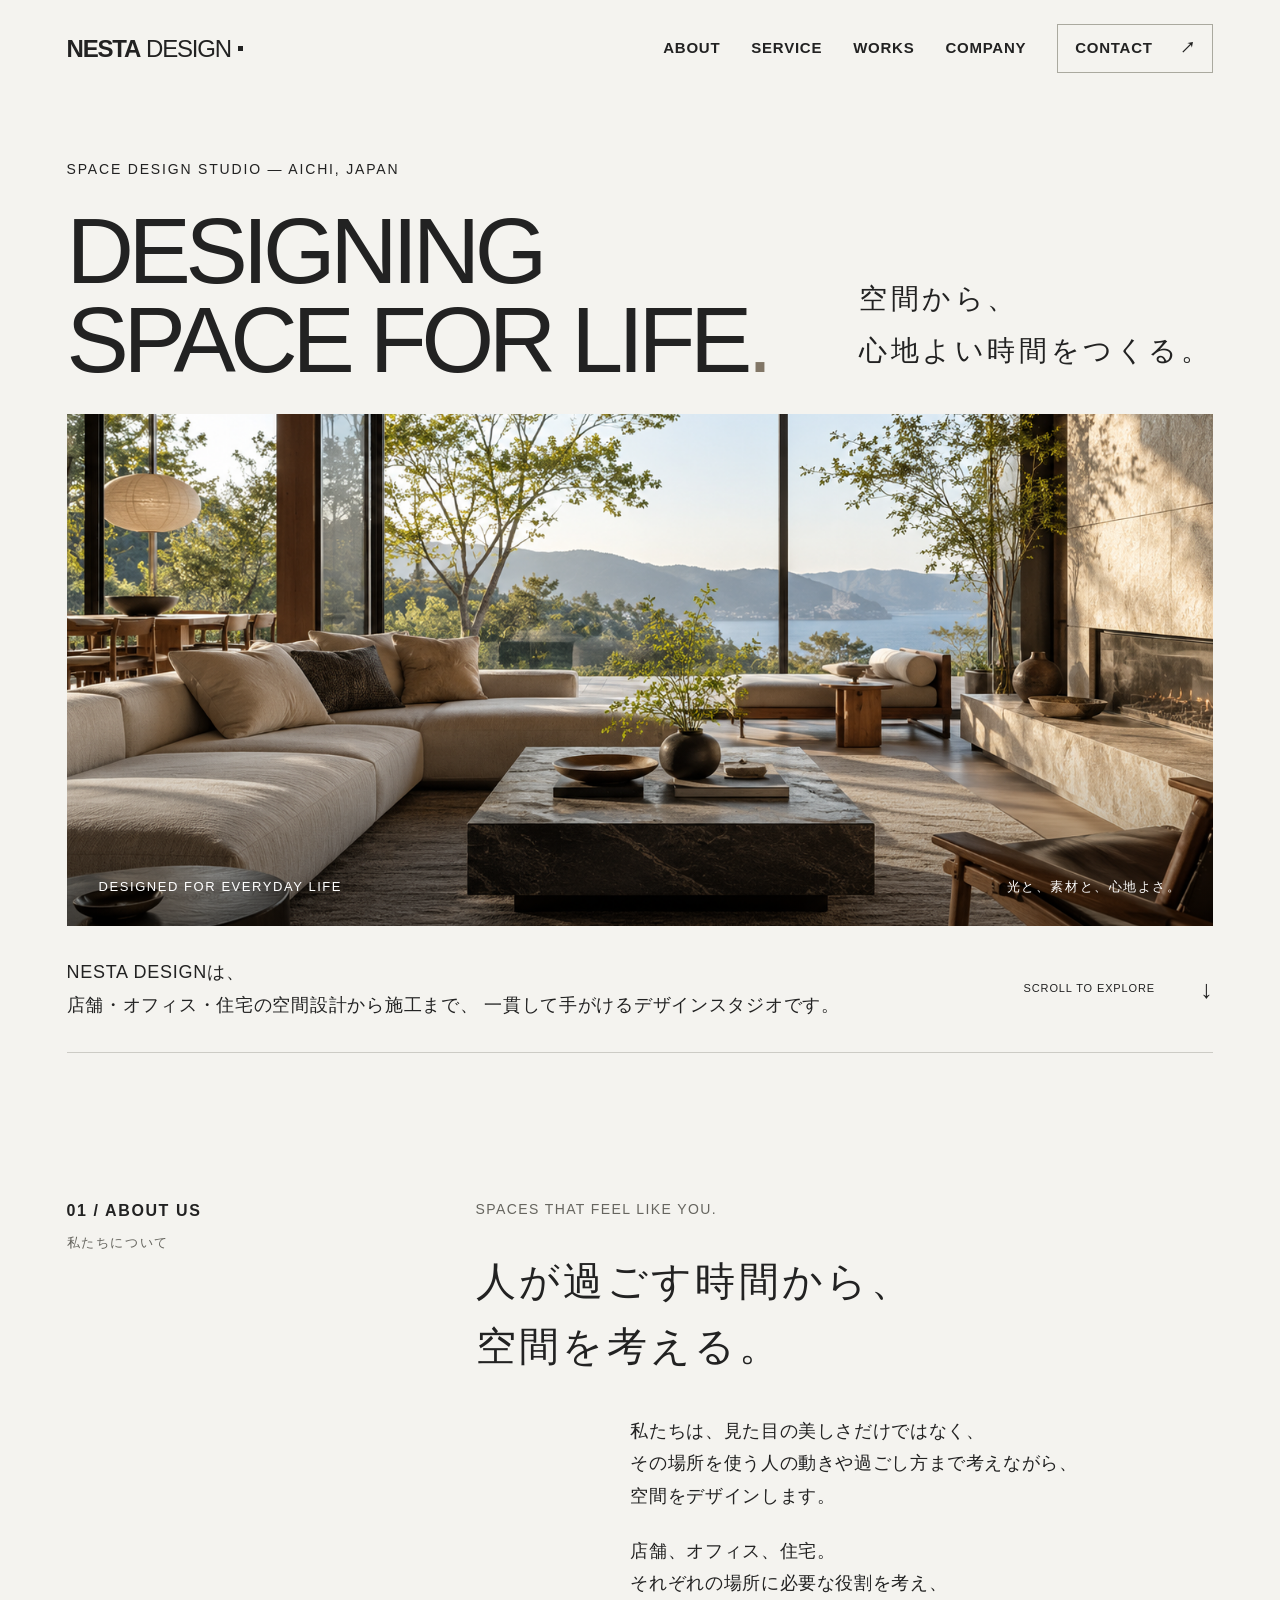
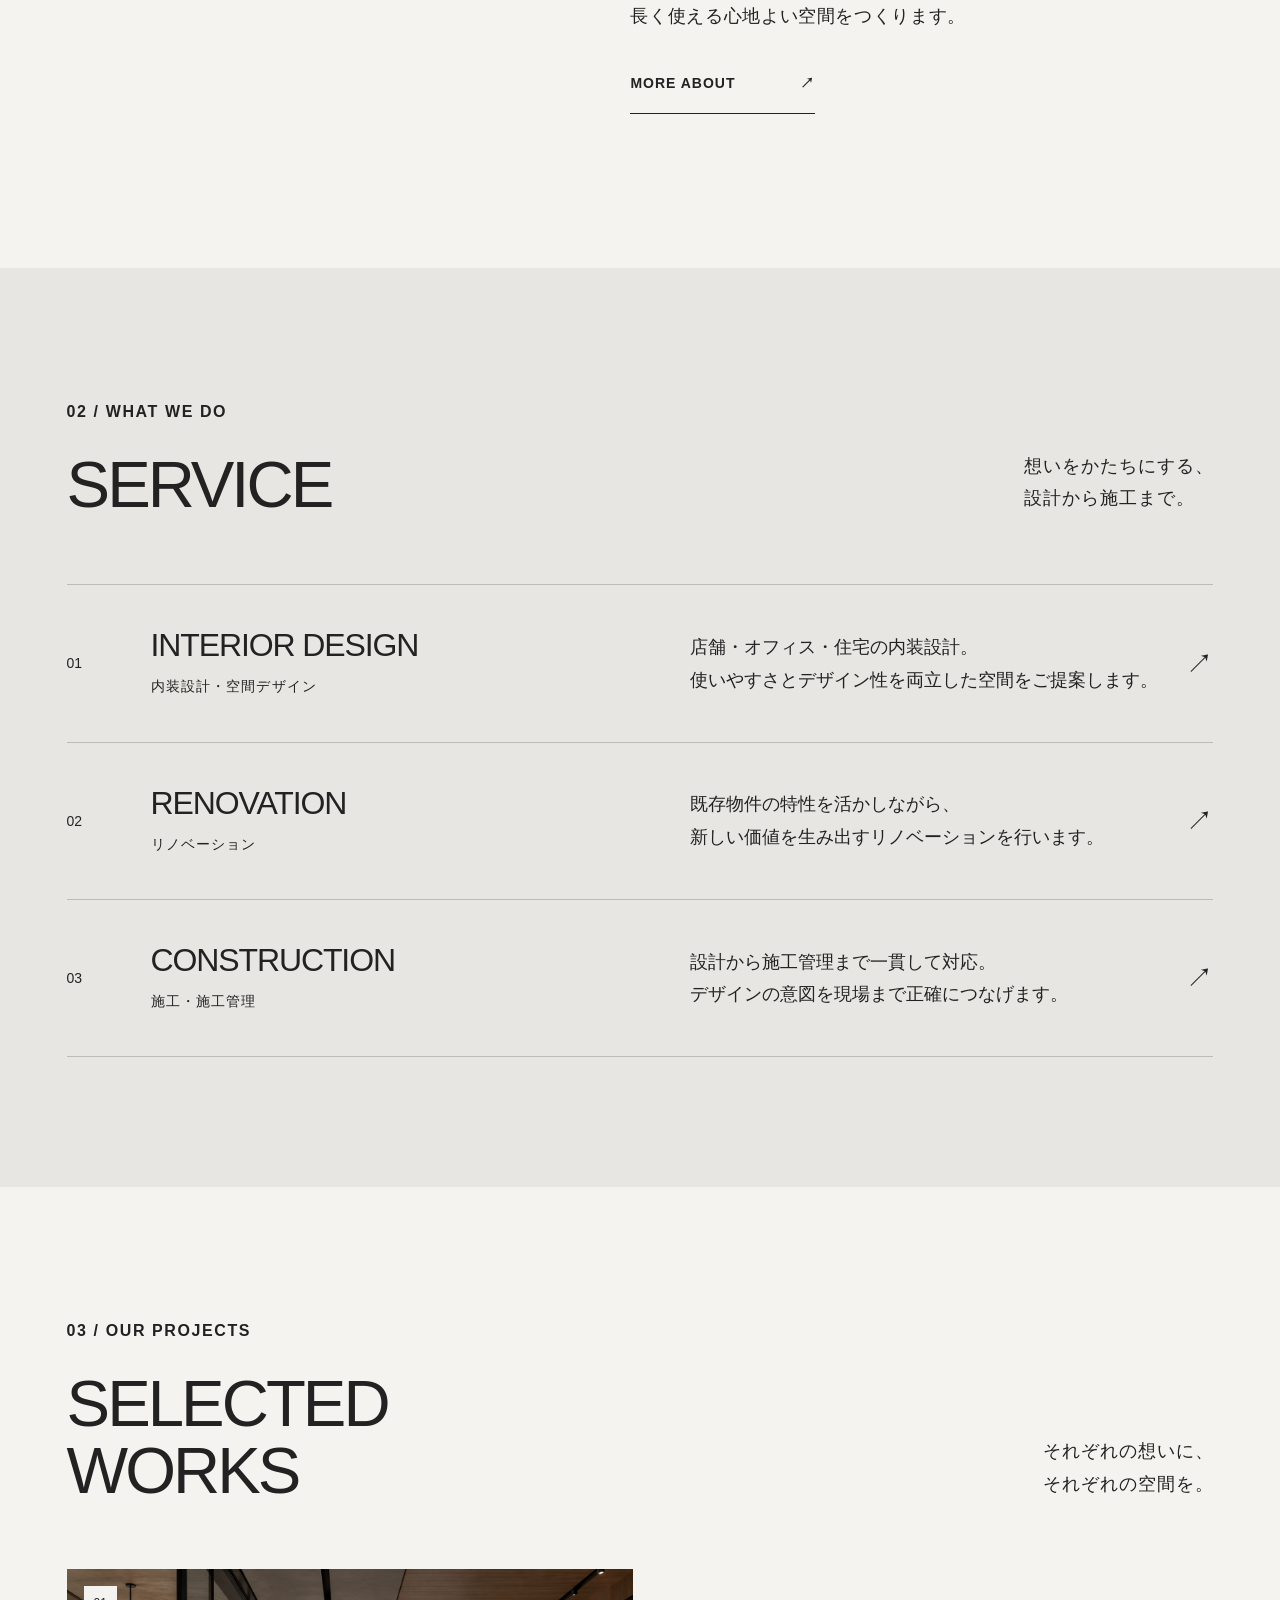
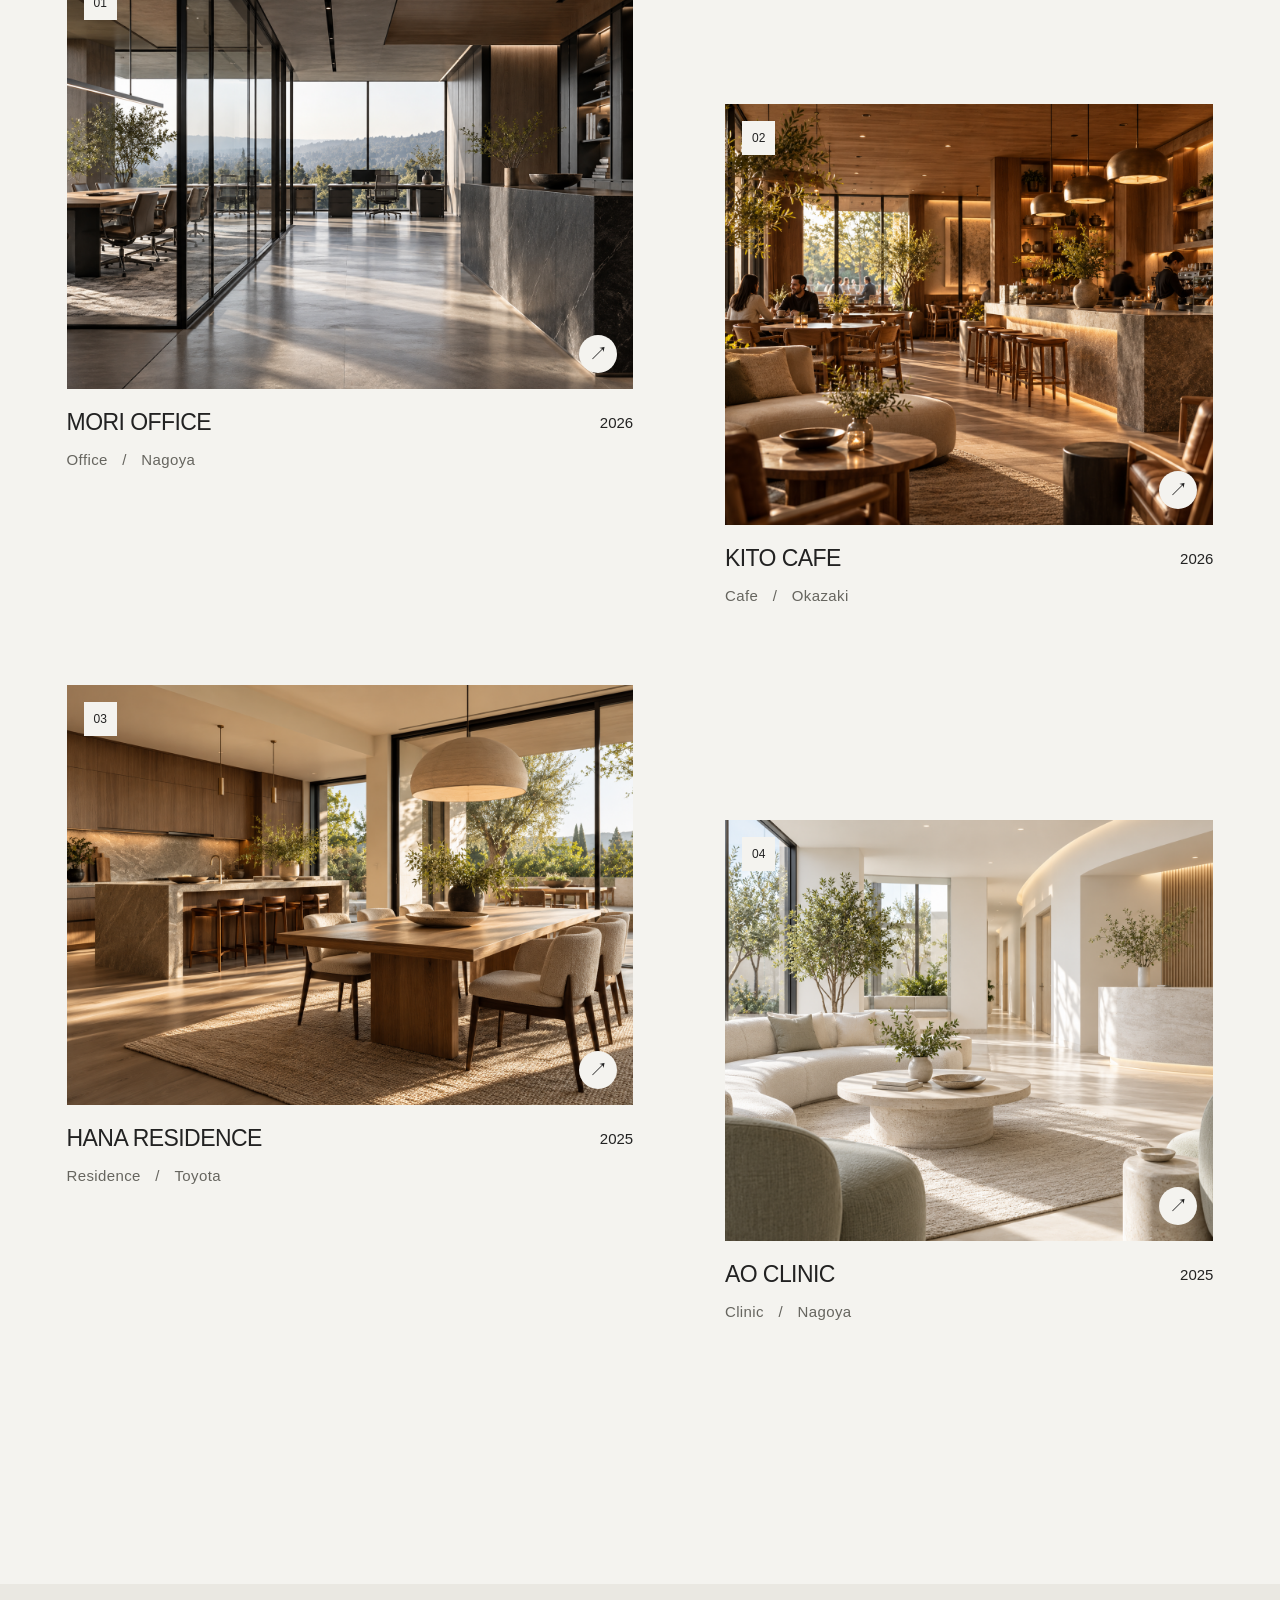
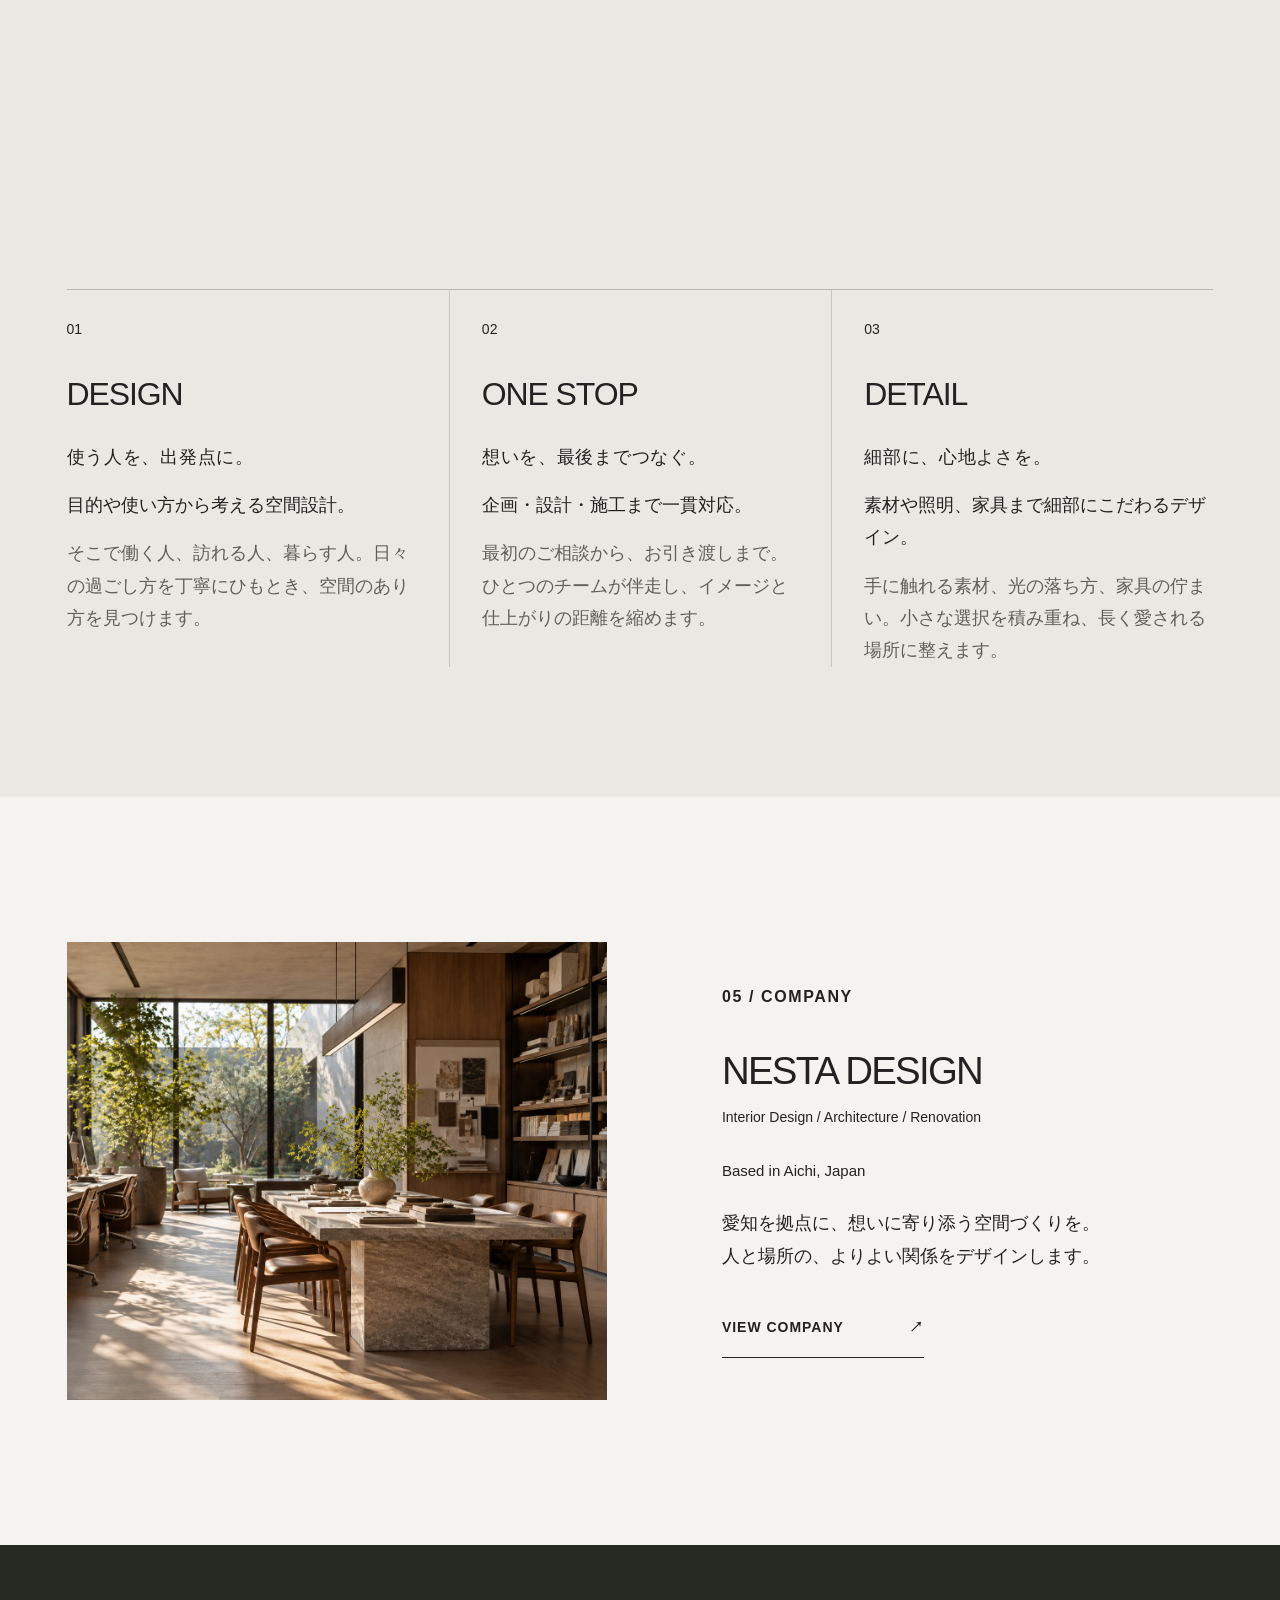
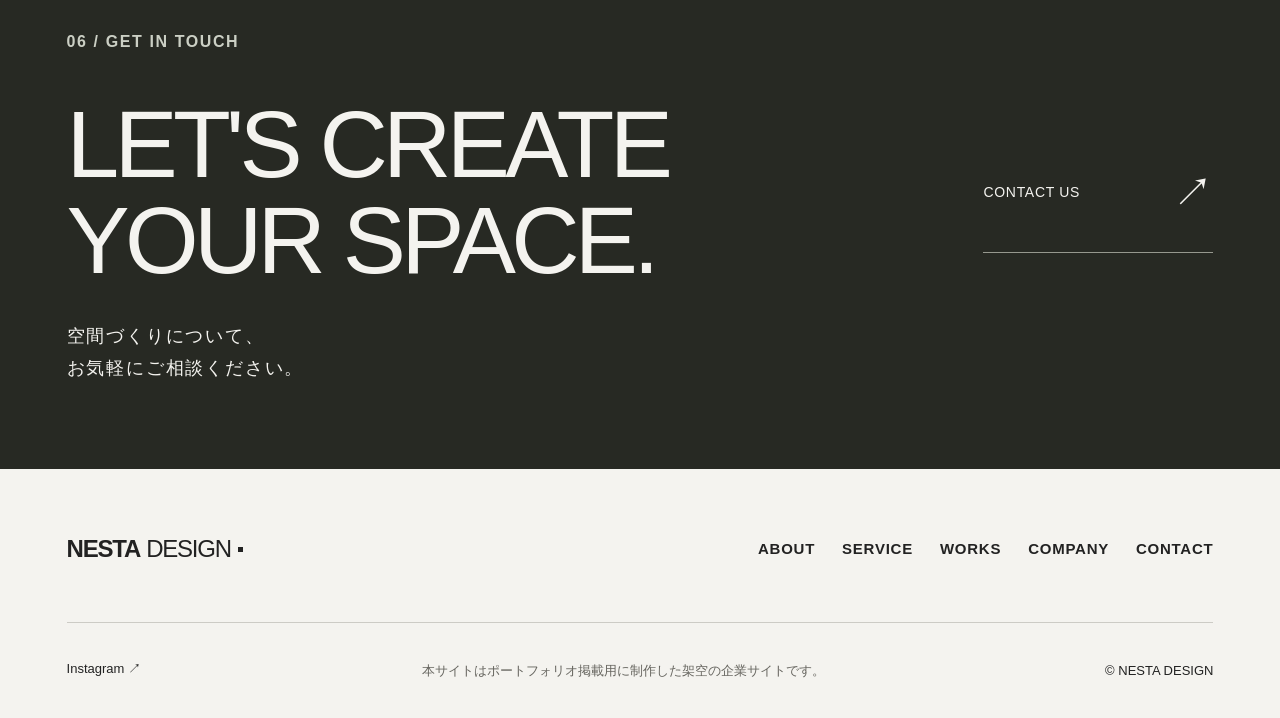
==== index.html @ 9dabf40c "Initial commit" ====
<!DOCTYPE html>
<html lang="ja">
 <head>
  <meta charset="utf-8"/>
  <meta content="width=device-width, initial-scale=1" name="viewport"/>
  <title>
   NESTA DESIGN｜建築・内装デザイン・リノベーション
  </title>
  <meta content="NESTA DESIGNは愛知を拠点に、店舗・オフィス・住宅の内装設計、リノベーション、施工を一貫して手がける空間デザイン会社です。" name="description"/>
  <meta content="#F4F3EF" name="theme-color"/>
  <link href="images/favicon.svg" rel="icon" type="image/svg+xml"/>
  <link href="css/style.css" rel="stylesheet"/>
  <script defer="" src="js/script.js">
  </script>
 </head>
 <body>
  <a class="skip-link" href="#main">
   本文へスキップ
  </a>
  <!-- Header: 下層ページでも共通利用するナビゲーション -->
  <!-- shared:header:start -->
<header class="header" id="header">
<a aria-label="NESTA DESIGN トップページ" class="logo" href="index.html">
    NESTA
    <span>
     DESIGN
    </span>
<span aria-hidden="true" class="logo-dot">
</span>
</a>
<button aria-controls="main-nav" aria-expanded="false" aria-label="メニューを開く" class="menu-toggle" type="button">
<span>
</span>
<span>
</span>
</button>
<nav aria-label="メインナビゲーション" class="main-nav" id="main-nav">
<a href="about.html">
     ABOUT
    </a>
<a href="service.html">
     SERVICE
    </a>
<a href="works.html">
     WORKS
    </a>
<a href="company.html">
     COMPANY
    </a>
<a class="nav-contact" href="contact.html">
     CONTACT
     <span aria-hidden="true">
      ↗
     </span>
</a>
</nav>
</header>
<!-- shared:header:end -->
  <main id="main">
   <section aria-labelledby="hero-title" class="hero">
    <div class="hero-heading">
     <p class="eyebrow">
      SPACE DESIGN STUDIO — AICHI, JAPAN
     </p>
     <h1 id="hero-title">DESIGNING<br>SPACE FOR LIFE<span class="period">.</span></h1>
     <p class="hero-japanese">
      空間から、
      <br/>
      心地よい時間をつくる。
     </p>
    </div>
    <!-- メインビジュアルの差し替え: images/hero.png -->
    <div class="hero-image">
     <img alt="自然光が差し込む、木とニュートラルカラーを基調にした落ち着いたリビング" fetchpriority="high" height="1650" src="images/hero.png" width="2200"/>
     <div class="hero-image-label">
      <span>
       DESIGNED FOR EVERYDAY LIFE
      </span>
      <span>
       光と、素材と、心地よさ。
      </span>
     </div>
    </div>
    <div class="hero-bottom">
     <p>
      NESTA DESIGNは、
      <br/>
      店舗・オフィス・住宅の空間設計から施工まで、
      <br class="mobile-break"/>
      一貫して手がけるデザインスタジオです。
     </p>
     <a class="scroll-link" href="#about">
      SCROLL TO EXPLORE
      <span aria-hidden="true">
       ↓
      </span>
     </a>
    </div>
   </section>
   <section aria-labelledby="about-title" class="about section container" id="about">
    <div class="section-label reveal">
     <span>
      01 / ABOUT US
     </span>
     <span>
      私たちについて
     </span>
    </div>
    <div class="about-content reveal">
     <p class="eyebrow">
      SPACES THAT FEEL LIKE YOU.
     </p>
     <h2 id="about-title">
      人が過ごす時間から、
      <br/>
      空間を考える。
     </h2>
     <div class="about-copy">
      <p>
       私たちは、見た目の美しさだけではなく、
       <br class="desktop-break"/>
       その場所を使う人の動きや過ごし方まで考えながら、
       <br class="desktop-break"/>
       空間をデザインします。
      </p>
      <p>
       店舗、オフィス、住宅。
       <br/>
       それぞれの場所に必要な役割を考え、
       <br class="desktop-break"/>
       長く使える心地よい空間をつくります。
      </p>
      <a class="text-link" href="about.html">
       MORE ABOUT
       <span aria-hidden="true">
        ↗
       </span>
      </a>
     </div>
    </div>
   </section>
   <section aria-labelledby="services-title" class="services section" id="services">
    <div class="container">
     <div class="section-heading reveal">
      <div>
       <p class="section-label">
        02 / WHAT WE DO
       </p>
       <h2 id="services-title">
        SERVICE
       </h2>
      </div>
      <p class="section-intro">
       想いをかたちにする、
       <br/>
       設計から施工まで。
      </p>
     </div>
     <div class="service-list">
      <article class="service-row reveal">
       <span class="item-number">
        01
       </span>
       <div>
        <h3>
         INTERIOR DESIGN
        </h3>
        <p class="service-jp">
         内装設計・空間デザイン
        </p>
       </div>
       <p class="service-description">
        店舗・オフィス・住宅の内装設計。
        <br/>
        使いやすさとデザイン性を両立した空間をご提案します。
       </p>
       <span aria-hidden="true" class="service-mark">
        ↗
       </span>
      </article>
      <article class="service-row reveal">
       <span class="item-number">
        02
       </span>
       <div>
        <h3>
         RENOVATION
        </h3>
        <p class="service-jp">
         リノベーション
        </p>
       </div>
       <p class="service-description">
        既存物件の特性を活かしながら、
        <br/>
        新しい価値を生み出すリノベーションを行います。
       </p>
       <span aria-hidden="true" class="service-mark">
        ↗
       </span>
      </article>
      <article class="service-row reveal">
       <span class="item-number">
        03
       </span>
       <div>
        <h3>
         CONSTRUCTION
        </h3>
        <p class="service-jp">
         施工・施工管理
        </p>
       </div>
       <p class="service-description">
        設計から施工管理まで一貫して対応。
        <br/>
        デザインの意図を現場まで正確につなげます。
       </p>
       <span aria-hidden="true" class="service-mark">
        ↗
       </span>
      </article>
     </div>
    </div>
   </section>
   <section aria-labelledby="works-title" class="works section container" id="works">
    <div class="section-heading reveal">
     <div>
      <p class="section-label">
       03 / OUR PROJECTS
      </p>
      <h2 id="works-title">
       SELECTED
       <br/>
       WORKS
      </h2>
     </div>
     <p class="section-intro">
      それぞれの想いに、
      <br/>
      それぞれの空間を。
     </p>
    </div>
    <!-- Worksカード: 案件ごとにarticleを追加。画像・情報・リンクを差し替え可能 -->
    <div class="works-grid">
     <article class="work-card reveal">
      <a aria-label="MORI OFFICEの紹介を見る" href="works-detail.html">
       <div class="work-image">
        <img alt="大きな窓とグリーンを取り入れた明るいオフィスの参考写真" height="801" loading="lazy" src="images/work-office.png" width="1200"/>
        <span class="work-index">
         01
        </span>
        <span aria-hidden="true" class="work-arrow">
         ↗
        </span>
       </div>
       <div class="work-heading">
        <h3>
         MORI OFFICE
        </h3>
        <span>
         2026
        </span>
       </div>
       <p class="work-meta">
        Office
        <span>
         /
        </span>
        Nagoya
       </p>
      </a>
     </article>
     <article class="work-card reveal">
      <a aria-label="KITO CAFEの紹介を見る" href="works.html#kito-cafe">
       <div class="work-image">
        <img alt="木製家具と植物を配した温かみのあるカフェの参考写真" height="823" loading="lazy" src="images/work-cafe.png" width="1200"/>
        <span class="work-index">
         02
        </span>
        <span aria-hidden="true" class="work-arrow">
         ↗
        </span>
       </div>
       <div class="work-heading">
        <h3>
         KITO CAFE
        </h3>
        <span>
         2026
        </span>
       </div>
       <p class="work-meta">
        Cafe
        <span>
         /
        </span>
        Okazaki
       </p>
      </a>
     </article>
     <article class="work-card reveal">
      <a aria-label="HANA RESIDENCEの紹介を見る" href="works.html#hana-residence">
       <div class="work-image">
        <img alt="柔らかな色合いのソファと木の家具を合わせた住宅の参考写真" height="900" loading="lazy" src="images/work-residence.png" width="1200"/>
        <span class="work-index">
         03
        </span>
        <span aria-hidden="true" class="work-arrow">
         ↗
        </span>
       </div>
       <div class="work-heading">
        <h3>
         HANA RESIDENCE
        </h3>
        <span>
         2025
        </span>
       </div>
       <p class="work-meta">
        Residence
        <span>
         /
        </span>
        Toyota
       </p>
      </a>
     </article>
     <article class="work-card reveal">
      <a aria-label="AO CLINICの紹介を見る" href="works.html#ao-clinic">
       <div class="work-image">
        <img alt="クリニックの待合空間を想定した、明るく開放的なラウンジの参考写真" height="801" loading="lazy" src="images/work-clinic.png" width="1200"/>
        <span class="work-index">
         04
        </span>
        <span aria-hidden="true" class="work-arrow">
         ↗
        </span>
       </div>
       <div class="work-heading">
        <h3>
         AO CLINIC
        </h3>
        <span>
         2025
        </span>
       </div>
       <p class="work-meta">
        Clinic
        <span>
         /
        </span>
        Nagoya
       </p>
      </a>
     </article>
    </div>
    <div class="works-bottom reveal">
     
     <a class="text-link" href="works.html">
      VIEW ALL WORKS
      <span aria-hidden="true">
       ↗
      </span>
     </a>
    </div>
   </section>
   <section aria-labelledby="approach-title" class="approach section" id="approach">
    <div class="container">
     <div class="section-heading reveal">
      <div>
       <p class="section-label">
        04 / OUR PHILOSOPHY
       </p>
       <h2 id="approach-title">
        OUR APPROACH
       </h2>
      </div>
      <p class="section-intro">
       いい空間をつくるために、
       <br/>
       大切にしていること。
      </p>
     </div>
     <div class="approach-grid">
      <article class="reveal">
       <span class="item-number">
        01
       </span>
       <h3>
        DESIGN
       </h3>
       <h4>
        使う人を、出発点に。
       </h4>
       <p>
        目的や使い方から考える空間設計。
       </p>
       <p class="approach-detail">
        そこで働く人、訪れる人、暮らす人。日々の過ごし方を丁寧にひもとき、空間のあり方を見つけます。
       </p>
      </article>
      <article class="reveal">
       <span class="item-number">
        02
       </span>
       <h3>
        ONE STOP
       </h3>
       <h4>
        想いを、最後までつなぐ。
       </h4>
       <p>
        企画・設計・施工まで一貫対応。
       </p>
       <p class="approach-detail">
        最初のご相談から、お引き渡しまで。ひとつのチームが伴走し、イメージと仕上がりの距離を縮めます。
       </p>
      </article>
      <article class="reveal">
       <span class="item-number">
        03
       </span>
       <h3>
        DETAIL
       </h3>
       <h4>
        細部に、心地よさを。
       </h4>
       <p>
        素材や照明、家具まで細部にこだわるデザイン。
       </p>
       <p class="approach-detail">
        手に触れる素材、光の落ち方、家具の佇まい。小さな選択を積み重ね、長く愛される場所に整えます。
       </p>
      </article>
     </div>
    </div>
   </section>
   <section aria-labelledby="company-title" class="company section container" id="company">
    <div class="company-image reveal">
     <img alt="自然光と植栽に囲まれたワークスペースのイメージ" height="801" loading="lazy" src="images/company.png" width="1200"/>
    </div>
    <div class="company-content reveal">
     <p class="section-label">
      05 / COMPANY
     </p>
     <h2 id="company-title">
      NESTA DESIGN
     </h2>
     <p class="company-fields">
      Interior Design / Architecture / Renovation
     </p>
     <p class="company-location">
      Based in Aichi, Japan
     </p>
     <p class="company-copy">
      愛知を拠点に、想いに寄り添う空間づくりを。
      <br/>
      人と場所の、よりよい関係をデザインします。
     </p>
     <a class="text-link" href="company.html">
      VIEW COMPANY
      <span aria-hidden="true">
       ↗
      </span>
     </a>
    </div>
   </section>
   <section aria-labelledby="contact-title" class="contact" id="contact">
    <div class="container">
     <p class="section-label reveal">
      06 / GET IN TOUCH
     </p>
     <div class="contact-main reveal">
      <h2 id="contact-title">
       LET'S CREATE
       <br/>
       YOUR SPACE.
      </h2>
      <a class="contact-button" href="contact.html">
       <span>
        CONTACT US
       </span>
       <span aria-hidden="true">
        ↗
       </span>
      </a>
     </div>
     <p class="contact-copy reveal">
      空間づくりについて、
      <br/>
      お気軽にご相談ください。
     </p>
    </div>
   </section>
  </main>
  <!-- shared:footer:start -->
<footer class="footer container">
<div class="footer-top">
<a aria-label="NESTA DESIGN トップページ" class="logo" href="index.html">
     NESTA
     <span>
      DESIGN
     </span>
<span aria-hidden="true" class="logo-dot">
</span>
</a>
<nav aria-label="フッターナビゲーション">
<a href="about.html">
      ABOUT
     </a>
<a href="service.html">
      SERVICE
     </a>
<a href="works.html">
      WORKS
     </a>
<a href="company.html">
      COMPANY
     </a>
<a href="contact.html">
      CONTACT
     </a>
</nav>
</div>
<div class="footer-bottom">
<a data-page="Instagram" href="#page-preview">
     Instagram
     <span aria-hidden="true">
      ↗
     </span>
</a>
<p class="portfolio-note">
     本サイトはポートフォリオ掲載用に制作した架空の企業サイトです。
    </p>
<small>
     © NESTA DESIGN
    </small>
</div>
</footer>
<dialog aria-labelledby="preview-title" class="page-preview" id="page-preview">
<p class="eyebrow">
    NESTA DESIGN / INFORMATION
   </p>
<h2 id="preview-title">Instagramについて</h2>
<p id="preview-description">Instagramの公式アカウントはありません。</p>

<form method="dialog">
<button autofocus="" class="text-link">
     閉じる
     <span aria-hidden="true">
      ×
     </span>
</button>
</form>
</dialog>
<!-- shared:footer:end -->
 </body>
</html>
---- css/style.css ----
/* Base / tokens: 全ページ共通の色・幅・余白 */
:root {
  --paper: #f4f3ef;
  --gray: #e7e6e2;
  --ink: #222;
  --muted: #66655f;
  --line: #cccbc5;
  --gutter: clamp(24px,5.2vw,88px);
  --max: 1440px;
  --ease: cubic-bezier(.22,.61,.36,1);
}

* {
  box-sizing: border-box;
}

html {
  scroll-behavior: smooth;
  scroll-padding-top: 110px;
}

body {
  margin: 0;
  background: var(--paper);
  color: var(--ink);
  font-family: Arial,"Helvetica Neue","Hiragino Kaku Gothic ProN","Yu Gothic",Meiryo,sans-serif;
  -webkit-font-smoothing: antialiased;
}

body.menu-open {
  overflow: hidden;
}

a {
  color: inherit;
  text-decoration: none;
}

button {
  font: inherit;
  color: inherit;
  cursor: pointer;
}

img {
  display: block;
  width: 100%;
  height: 100%;
  object-fit: cover;
}

h1,h2,h3,h4,p {
  margin: 0;
}

a,button {
  -webkit-tap-highlight-color: transparent;
}

a:focus-visible,button:focus-visible {
  outline: 2px solid #80715c;
  outline-offset: 7px;
}

::selection {
  background: #d5cbbd;
  color: #111;
}

.container {
  width: min(100% - var(--gutter)*2,var(--max));
  margin-inline: auto;
}

.section {
  padding-block: 130px;
}

.eyebrow,.section-label {
  font-size: 14px;
  letter-spacing: .1em;
  font-weight: 500;
  line-height: 1.8;
}

.section-label {
  font-size: 16px;
  font-weight: 550;
  display: flex;
  gap: 20px;
  line-height: 1.8;
}

.section-heading {
  display: flex;
  align-items: flex-end;
  justify-content: space-between;
  gap: 40px;
  margin-bottom: 66px;
}

.section-heading h2 {
  font-size: clamp(40px,5.1vw,76px);
  line-height: 1.03;
  letter-spacing: -.045em;
  font-weight: 500;
  margin-top: 24px;
}

.section-intro {
  font-size: 18px;
  line-height: 1.8;
  letter-spacing: .05em;
  padding-bottom: 4px;
}

.text-link {
  display: inline-flex;
  align-items: center;
  justify-content: space-between;
  gap: 65px;
  min-height: 50px;
  padding-block: 17px;
  border: 0;
  border-bottom: 1px solid var(--ink);
  background: transparent;
  font-size: 14px;
  letter-spacing: .07em;
  font-weight: 600;
  line-height: 1.8;
}

.text-link span,.scroll-link span,.nav-contact span {
  display: inline-block;
  transition: transform .4s var(--ease);
}

.text-link:hover span,.text-link:focus-visible span,.nav-contact:hover span {
  transform: translate(4px,-4px);
}

.skip-link {
  position: fixed;
  left: 20px;
  top: -100px;
  z-index: 200;
  background: var(--ink);
  color: #fff;
  padding: 15px;
}

.skip-link:focus {
  top: 15px;
}

/* Header */
.header {
  height: 98px;
  padding-inline: var(--gutter);
  position: fixed;
  inset: 0 0 auto;
  z-index: 50;
  display: flex;
  align-items: center;
  justify-content: space-between;
  transition: background .4s,border-color .4s,height .4s;
  border-bottom: 1px solid transparent;
}

.header.is-scrolled,.header.menu-active {
  height: 78px;
  background: rgba(244,243,239,.97);
  border-color: var(--line);
}

.logo {
  display: inline-flex;
  align-items: baseline;
  gap: 6px;
  font-size: 24px;
  letter-spacing: -1.2px;
  font-weight: 750;
  white-space: nowrap;
}

.logo>span:not(.logo-dot) {
  font-weight: 400;
}

.logo-dot {
  width: 5px;
  height: 5px;
  background: var(--ink);
  align-self: center;
  margin-left: 1px;
}

.main-nav {
  display: flex;
  align-items: center;
  gap: 31px;
}

.main-nav>a,.footer nav a {
  min-height: 44px;
  position: relative;
  font-size: 15px;
  font-weight: 600;
  letter-spacing: .05em;
  padding-block: 14px;
  line-height: 1.5;
}

.main-nav>a::after,.footer nav a::after {
  content: "";
  position: absolute;
  left: 0;
  bottom: 7px;
  width: 100%;
  height: 1px;
  background: currentColor;
  transform: scaleX(0);
  transform-origin: left;
  transition: transform .35s;
}

.main-nav>a:hover::after,.footer nav a:hover::after {
  transform: scaleX(1);
}

.main-nav .nav-contact {
  border: 1px solid #aaa99f;
  padding: 12px 17px;
  display: flex;
  gap: 27px;
}

.main-nav .nav-contact::after {
  display: none;
}

.menu-toggle {
  display: none;
}

/* Hero */
.hero {
  padding: 157px var(--gutter) 0;
}

.hero-heading {
  max-width: var(--max);
  margin: auto;
  position: relative;
  padding-bottom: 29px;
}

.hero .eyebrow {
  font-size: 14px;
  letter-spacing: .13em;
  margin-bottom: 25px;
  line-height: 1.8;
}

.hero h1 {
  font-size: clamp(58px,7.3vw,114px);
  font-weight: 500;
  line-height: .95;
  letter-spacing: -.058em;
}

.period {
  color: #817666;
}

.hero-japanese {
  position: absolute;
  right: 1px;
  bottom: 36px;
  font-size: clamp(19px,2.15vw,31px);
  font-weight: 500;
  line-height: 1.9;
  letter-spacing: .13em;
}

.hero-image {
  height: clamp(360px,40vw,650px);
  position: relative;
  max-width: var(--max);
  margin: auto;
  background: var(--gray);
  overflow: hidden;
}

.hero-image img {
  object-position: center 57%;
}

.hero-image::after {
  content: "";
  position: absolute;
  inset: 60% 0 0;
  background: linear-gradient(transparent,rgba(0,0,0,.42));
}

.hero-image-label {
  position: absolute;
  bottom: 27px;
  left: 32px;
  right: 32px;
  z-index: 1;
  color: #fff;
  display: flex;
  justify-content: space-between;
  gap: 20px;
  font-size: 13px;
  letter-spacing: .12em;
  line-height: 1.8;
}

.hero-image-label span:last-child {
  font-size: 13px;
}

.hero-bottom {
  max-width: var(--max);
  margin: auto;
  display: flex;
  justify-content: space-between;
  align-items: center;
  padding-block: 28px;
  border-bottom: 1px solid var(--line);
  gap: 20px;
}

.hero-bottom p {
  font-size: 18px;
  line-height: 1.8;
  letter-spacing: .04em;
}

.scroll-link {
  font-size: 11px;
  letter-spacing: .08em;
  display: flex;
  align-items: center;
  gap: 45px;
  padding: 15px 0;
  line-height: 1.6;
}

.scroll-link span {
  font-size: 25px;
}

.scroll-link:hover span {
  transform: translateY(5px);
}

.mobile-break {
  display: none;
}

/* About */
.about {
  display: grid;
  grid-template-columns: 1fr 2fr;
  gap: 40px;
  padding-block: 144px 154px;
}

.about>.section-label {
  flex-direction: column;
  gap: 5px;
}

.about>.section-label span:last-child {
  font-size: 13px;
  color: var(--muted);
  line-height: 1.8;
}

.about-content>.eyebrow {
  color: var(--muted);
  margin-bottom: 27px;
}

.about h2 {
  font-size: clamp(29px,3.1vw,47px);
  line-height: 1.65;
  letter-spacing: .085em;
  font-weight: 500;
}

.about-copy {
  margin: 35px 0 0 21%;
  font-size: 18px;
  line-height: 1.8;
  letter-spacing: .035em;
}

.about-copy p+p {
  margin-top: 23px;
}

.about-copy .text-link {
  margin-top: 22px;
}

/* Services */
.services {
  background: var(--gray);
}

.service-list {
  border-top: 1px solid #bbbcb5;
}

.service-row {
  display: grid;
  grid-template-columns: 60px 1.1fr 1fr 30px;
  align-items: center;
  gap: 24px;
  padding-block: 42px;
  border-bottom: 1px solid #bbbcb5;
}

.item-number {
  font-size: 14px;
  font-weight: 400;
  line-height: 1.6;
}

.service-row h3 {
  font-size: clamp(23px,2.5vw,38px);
  font-weight: 400;
  letter-spacing: -.035em;
}

.service-jp {
  margin-top: 10px;
  font-size: 14px;
  letter-spacing: .08em;
  line-height: 1.8;
}

.service-description {
  font-size: 18px;
  line-height: 1.8;
}

.service-mark {
  font-size: 27px;
  text-align: right;
  font-weight: 300;
}

/* Selected Works */
.works .section-heading {
  margin-bottom: 65px;
}

.heading-count {
  font-size: 15px;
  letter-spacing: 0;
  vertical-align: top;
  display: inline-block;
  margin: 9px 0 0 16px;
}

.works-grid {
  display: grid;
  grid-template-columns: 1.16fr 1fr;
  column-gap: 8%;
  row-gap: 76px;
  align-items: start;
}

.work-card:nth-child(even) {
  margin-top: 135px;
}

.work-image {
  position: relative;
  aspect-ratio: 1.35;
  background: var(--gray);
  overflow: hidden;
}

.work-card:nth-child(even) .work-image {
  aspect-ratio: 1.16;
}

.work-image img {
  transition: transform 1s var(--ease);
}

.work-card a:hover img,.work-card a:focus-visible img {
  transform: scale(1.035);
}

.work-index {
  position: absolute;
  top: 17px;
  left: 17px;
  padding: 8px 10px;
  color: #222;
  background: var(--paper);
  font-size: 12px;
  line-height: 1.5;
}

.work-arrow {
  position: absolute;
  bottom: 16px;
  right: 16px;
  background: var(--paper);
  width: 38px;
  height: 38px;
  display: grid;
  place-items: center;
  border-radius: 50%;
  font-size: 19px;
  transition: transform .4s;
}

.work-card a:hover .work-arrow {
  transform: translate(3px,-3px);
}

.work-heading {
  display: flex;
  justify-content: space-between;
  align-items: center;
  gap: 12px;
  margin-top: 20px;
}

.work-heading h3 {
  font-size: 23px;
  font-weight: 400;
  letter-spacing: -.025em;
}

.work-heading>span,.work-meta {
  font-size: 15px;
  line-height: 1.8;
}

.work-meta {
  margin-top: 10px;
  color: var(--muted);
  letter-spacing: .025em;
}

.work-meta span {
  padding-inline: 10px;
}

.works-bottom {
  margin-top: 68px;
  display: flex;
  justify-content: space-between;
  align-items: center;
  gap: 25px;
}

.works-bottom>p {
  font-size: 12px;
  color: var(--muted);
  line-height: 1.8;
}

/* Our Approach: 業務ではなく価値観を表す3つのコラム */
.approach {
  background: #eae8e2;
}

.approach .section-heading h2 {
  font-size: clamp(36px,4.3vw,65px);
}

.approach-grid {
  display: grid;
  grid-template-columns: repeat(3,1fr);
}

.approach-grid article {
  border-top: 1px solid #b9b7ae;
  padding: 28px 32px 0;
}

.approach-grid article:first-child {
  padding-left: 0;
}

.approach-grid article:last-child {
  padding-right: 0;
}

.approach-grid article+article {
  border-left: 1px solid #c9c6be;
}

.approach-grid h3 {
  font-size: 32px;
  font-weight: 400;
  letter-spacing: -.035em;
  margin: 35px 0 28px;
}

.approach-grid h4 {
  font-size: 18px;
  font-weight: 500;
  letter-spacing: .04em;
  margin-bottom: 16px;
  line-height: 1.8;
}

.approach-grid p {
  font-size: 18px;
  line-height: 1.8;
}

.approach-grid .approach-detail {
  margin-top: 16px;
  color: #605f59;
}

/* Company */
.company {
  display: grid;
  grid-template-columns: 1.1fr 1fr;
  align-items: center;
  gap: 10%;
  padding-block: 145px;
}

.company-image {
  aspect-ratio: 1.18;
}

.company-content h2 {
  font-size: clamp(28px,3vw,43px);
  font-weight: 500;
  letter-spacing: -.045em;
  margin: 37px 0 12px;
}

.company-fields {
  font-size: 14px;
  line-height: 1.8;
}

.company-location {
  font-size: 15px;
  margin-top: 27px;
  line-height: 1.8;
}

.company-copy {
  font-size: 18px;
  line-height: 1.8;
  margin-top: 23px;
}

.company .text-link {
  margin-top: 26px;
}

/* Contact CTA */
.contact {
  background: #272923;
  color: var(--paper);
  padding-block: 83px 84px;
}

.contact .section-label {
  color: #cbcfc4;
}

.contact-main {
  display: flex;
  align-items: center;
  justify-content: space-between;
  gap: 35px;
  margin-top: 39px;
}

.contact h2 {
  font-size: clamp(51px,7.4vw,112px);
  line-height: 1.02;
  letter-spacing: -.05em;
  font-weight: 400;
}

.contact-button {
  display: flex;
  align-items: center;
  justify-content: space-between;
  gap: 60px;
  padding: 28px 0;
  border-bottom: 1px solid #96988e;
  min-width: 230px;
  font-size: 14px;
  letter-spacing: .05em;
  line-height: 1.6;
}

.contact-button span:last-child {
  font-size: 40px;
  transition: transform .4s;
}

.contact-button:hover span:last-child {
  transform: translate(5px,-5px);
}

.contact-copy {
  font-size: 18px;
  line-height: 1.8;
  letter-spacing: .1em;
  margin-top: 31px;
}

/* Footer */
.footer {
  padding-block: 55px 26px;
}

.footer-top,.footer-bottom {
  display: flex;
  justify-content: space-between;
  align-items: center;
  gap: 25px;
}

.footer nav {
  display: flex;
  gap: 27px;
}

.footer-bottom {
  margin-top: 48px;
  border-top: 1px solid var(--line);
  padding-top: 25px;
  font-size: 13px;
  line-height: 1.7;
}

.footer-bottom>a {
  min-height: 44px;
  padding-block: 10px;
}

.portfolio-note {
  font-size: 13px;
  color: var(--muted);
  line-height: 1.8;
}

.footer small {
  font-size: 13px;
  white-space: nowrap;
  line-height: 1.8;
}

/* Dialog for future pages */
.page-preview {
  width: min(520px,calc(100% - 40px));
  max-height: 85dvh;
  padding: 42px;
  border: 1px solid var(--line);
  background: var(--paper);
  color: var(--ink);
}

.page-preview::backdrop {
  background: rgba(20,22,18,.55);
}

.page-preview h2 {
  font-size: 23px;
  margin-block: 25px;
}

.page-preview p:not(.eyebrow) {
  font-size: 18px;
  line-height: 1.8;
  margin-top: 16px;
}

.page-preview form {
  margin-top: 24px;
}

/* Progressive enhancement: JS無効でもすべての本文を表示 */
.reveal.is-pending {
  opacity: 0;
  transform: translateY(24px);
}

.reveal {
  transition: opacity .9s var(--ease),transform .9s var(--ease);
}

/* Tablet */
@media(max-width:1024px) {
  :root {
    --gutter: 36px;
  }

  .main-nav {
    gap: 20px;
  }

  .hero {
    padding-top: 143px;
  }

  .hero h1 {
    font-size: 8.1vw;
  }

  .hero-japanese {
    font-size: 20px;
    letter-spacing: .05em;
  }

  .hero-image {
    height: 430px;
  }

  .section {
    padding-block: 95px;
  }

  .about {
    grid-template-columns: 1fr 2.4fr;
  }

  .about-copy {
    margin-left: 8%;
  }

  .service-row {
    grid-template-columns: 35px 1fr 1fr 20px;
    gap: 18px;
  }

  .service-row h3 {
    font-size: 25px;
  }

  .service-description {
    font-size: 15px;
    line-height: 2;
  }

  .company {
    gap: 6%;
  }

  .approach-grid article {
    padding-inline: 23px;
  }

  .approach-grid h3 {
    font-size: 28px;
  }

  .approach-grid h4 {
    font-size: 17px;
    line-height: 1.8;
  }

  .footer nav {
    gap: 18px;
  }

  .contact-button {
    min-width: 190px;
  }

  .main-nav>a,.footer nav a {
    font-size: 12px;
  }

  .about-copy,.hero-bottom p,.approach-grid p,.company-copy {
    font-size: 15px;
    line-height: 2;
  }

}

/* Smartphone */
@media(max-width:700px) {
  :root {
    --gutter: 23px;
  }

  html {
    scroll-padding-top: 90px;
  }

  .header,.header.is-scrolled,.header.menu-active {
    height: 75px;
  }

  .logo {
    font-size: 21px;
  }

  .menu-toggle {
    display: none;
    position: relative;
    width: 44px;
    height: 44px;
    padding: 10px 5px;
    background: none;
    border: 0;
    z-index: 52;
  }

  .js .menu-toggle {
    display: block;
  }

  .menu-toggle span {
    position: absolute;
    left: 8px;
    width: 28px;
    height: 1px;
    background: var(--ink);
    transition: transform .3s,top .3s;
  }

  .menu-toggle span:first-child {
    top: 17px;
  }

  .menu-toggle span:last-child {
    top: 25px;
  }

  .menu-toggle[aria-expanded="true"] span:first-child {
    top: 21px;
    transform: rotate(45deg);
  }

  .menu-toggle[aria-expanded="true"] span:last-child {
    top: 21px;
    transform: rotate(-45deg);
  }

  .main-nav {
    gap: 12px;
    flex-wrap: wrap;
  }

  .main-nav>a {
    font-size: 12px;
  }

  .main-nav .nav-contact {
    padding: 8px;
  }

  .js .main-nav {
    display: none;
    position: fixed;
    inset: 75px 0 0;
    overflow-y: auto;
    background: var(--paper);
    padding: 35px var(--gutter) 70px;
    flex-direction: column;
    align-items: stretch;
    justify-content: flex-start;
    gap: 0;
  }

  .js .main-nav.is-open {
    display: flex;
  }

  .js .main-nav>a {
    font-size: 26px;
    padding: 24px 0;
    border-bottom: 1px solid var(--line);
    font-weight: 400;
  }

  .js .main-nav .nav-contact {
    border: 0;
    border-bottom: 1px solid var(--line);
  }

  .hero {
    padding-top: 118px;
  }

  .hero .eyebrow {
    font-size: 11px;
    letter-spacing: .08em;
    margin-bottom: 25px;
    line-height: 1.8;
  }

  .hero-heading {
    padding-bottom: 24px;
  }

  .hero h1 {
    font-size: clamp(36px,10.5vw,73px);
    line-height: 1;
    letter-spacing: -.06em;
  }

  .hero-japanese {
    position: static;
    font-size: 19px;
    line-height: 1.8;
    letter-spacing: .11em;
    margin-top: 25px;
  }

  .hero-image {
    height: 390px;
    margin-inline: calc(var(--gutter)*-1);
  }

  .hero-image img {
    object-position: 47% center;
  }

  .hero-image-label {
    left: 23px;
    right: 23px;
    bottom: 20px;
    font-size: 10px;
    line-height: 1.7;
  }

  .hero-image-label span:last-child {
    font-size: 11px;
  }

  .hero-bottom {
    padding-block: 24px;
    align-items: flex-start;
  }

  .hero-bottom p {
    font-size: 14px;
    line-height: 1.95;
  }

  .mobile-break {
    display: block;
  }

  .scroll-link {
    font-size: 0;
    gap: 0;
    padding: 9px;
  }

  .scroll-link span {
    font-size: 23px;
  }

  .section {
    padding-block: 76px;
  }

  .section-heading {
    display: block;
    margin-bottom: 37px;
  }

  .section-heading h2 {
    font-size: 43px;
    margin-top: 18px;
  }

  .section-intro {
    font-size: 15px;
    margin-top: 22px;
    line-height: 2;
  }

  .section-label {
    font-size: 13px;
  }

  .about {
    display: block;
  }

  .about>.section-label {
    flex-direction: row;
    gap: 15px;
    margin-bottom: 39px;
  }

  .about-content>.eyebrow {
    font-size: 11px;
    margin-bottom: 22px;
    line-height: 1.8;
  }

  .about h2 {
    font-size: 27px;
    letter-spacing: .045em;
    line-height: 1.75;
  }

  .about-copy {
    margin: 24px 0 0;
    font-size: 15px;
    line-height: 2;
  }

  .desktop-break {
    display: none;
  }

  .about-copy .text-link {
    margin-top: 17px;
  }

  .text-link {
    font-size: 12px;
    gap: 65px;
  }

  .service-row {
    grid-template-columns: 28px 1fr 22px;
    gap: 12px;
    padding-block: 29px;
    align-items: start;
  }

  .service-row .item-number {
    padding-top: 5px;
    font-size: 12px;
  }

  .service-row h3 {
    font-size: 25px;
  }

  .service-jp {
    font-size: 13px;
    margin-top: 8px;
  }

  .service-description {
    grid-column: 2;
    grid-row: 2;
    font-size: 15px;
    margin-top: 6px;
    line-height: 2;
  }

  .service-mark {
    grid-column: 3;
    grid-row: 1;
    font-size: 22px;
  }

  .works .section-heading {
    margin-bottom: 36px;
  }

  .works-grid {
    grid-template-columns: 1fr;
    gap: 39px;
  }

  .work-card:nth-child(even) {
    margin-top: 0;
  }

  .work-image,.work-card:nth-child(even) .work-image {
    aspect-ratio: 1.22;
  }

  .work-heading {
    margin-top: 16px;
  }

  .work-heading h3 {
    font-size: 21px;
  }

  .work-meta {
    font-size: 13px;
  }

  .works-bottom {
    margin-top: 36px;
    flex-direction: column;
    align-items: flex-start;
    gap: 19px;
  }

  .works-bottom>p {
    font-size: 11px;
  }

  .works-bottom .text-link {
    align-self: flex-end;
  }

  .approach .section-heading h2 {
    font-size: 36px;
  }

  .approach-grid {
    grid-template-columns: 1fr;
  }

  .approach-grid article,.approach-grid article:first-child,.approach-grid article:last-child {
    padding: 25px 0 30px;
    border-left: 0;
  }

  .approach-grid article {
    position: relative;
    padding-left: 40px!important;
  }

  .approach-grid .item-number {
    position: absolute;
    left: 0;
    top: 31px;
    font-size: 12px;
  }

  .approach-grid h3 {
    font-size: 28px;
    margin: 0 0 20px;
  }

  .approach-grid h4 {
    font-size: 17px;
    margin-bottom: 12px;
    line-height: 1.8;
  }

  .approach-grid .approach-detail {
    margin-top: 12px;
  }

  .company {
    grid-template-columns: 1fr;
    gap: 32px;
  }

  .company-image {
    aspect-ratio: 1.3;
  }

  .company-content h2 {
    font-size: 33px;
    margin-top: 24px;
  }

  .company-location {
    margin-top: 20px;
  }

  .company-copy {
    margin-top: 18px;
  }

  .company .text-link {
    margin-top: 21px;
  }

  .contact {
    padding-block: 52px;
  }

  .contact-main {
    display: block;
    margin-top: 30px;
  }

  .contact h2 {
    font-size: clamp(42px,11vw,75px);
  }

  .contact-button {
    margin-top: 30px;
    padding-block: 15px;
    font-size: 13px;
    width: 100%;
    min-width: 0;
  }

  .contact-button span:last-child {
    font-size: 32px;
  }

  .contact-copy {
    font-size: 15px;
    margin-top: 26px;
    line-height: 2;
  }

  .footer {
    padding-block: 40px 23px;
  }

  .footer-top {
    display: block;
  }

  .footer nav {
    margin-top: 25px;
    gap: 18px;
    flex-wrap: wrap;
  }

  .footer nav a {
  min-height: 44px;
    font-size: 12px;
  }

  .footer-bottom {
    margin-top: 25px;
    display: grid;
    grid-template-columns: 1fr 1fr;
    gap: 16px;
  }

  .footer small {
    text-align: right;
    grid-column: 2;
    grid-row: 1;
  }

  .portfolio-note {
    grid-column: 1/-1;
    grid-row: 2;
    font-size: 11px;
  }

  .page-preview {
    padding: 28px;
  }

  .page-preview h2 {
    font-size: 20px;
  }

}

@media(max-width:370px) {
  .hero h1 {
    font-size: 10.2vw;
  }

  .hero-bottom p {
    font-size: 14px;
    line-height: 1.95;
  }

  .hero-image-label span:last-child {
    display: none;
  }

  .service-row h3 {
    font-size: 22px;
  }

  .about h2 {
    font-size: 24px;
  }

}

@media(prefers-reduced-motion:reduce) {
  html {
    scroll-behavior: auto;
  }

  *,*::before,*::after {
    animation: none!important;
    transition: none!important;
  }

  .reveal.is-pending {
    opacity: 1;
    transform: none;
  }

  .work-card a:hover img {
    transform: none;
  }

}

/* Subpages / shared page hero */
[hidden] {
  display: none !important;
}

.visually-hidden {
  position: absolute;
  width: 1px;
  height: 1px;
  padding: 0;
  overflow: hidden;
  clip-path: inset(50%);
  white-space: nowrap;
}

.main-nav a[aria-current="page"]::after,
.footer nav a[aria-current="page"]::after {
  transform: scaleX(1);
}

.main-nav .nav-contact[aria-current="page"] {
  background: var(--gray);
}

.page-hero {
  padding-top: 155px;
  padding-bottom: 65px;
  border-bottom: 1px solid var(--line);
}

.breadcrumb {
  display: flex;
  flex-wrap: wrap;
  gap: 16px;
  font-size: 13px;
  line-height: 1.8;
  color: var(--muted);
  margin-bottom: 65px;
}

.breadcrumb a {
  text-decoration: underline;
  text-underline-offset: 4px;
}

.page-hero h1 {
  font-size: clamp(58px,8vw,116px);
  line-height: 1.05;
  letter-spacing: -.055em;
  font-weight: 500;
  margin-top: 22px;
}

.page-lead {
  margin-top: 32px;
  font-size: 18px;
  line-height: 1.8;
}

.japanese-heading {
  font-size: clamp(27px,3vw,42px);
  font-weight: 500;
  line-height: 1.7;
  letter-spacing: .04em;
}

.body-copy,.prose {
  font-size: 18px;
  line-height: 1.8;
}

.prose p + p {
  margin-top: 24px;
}

.prose .japanese-heading {
  margin-bottom: 30px;
}

.prose > .section-label {
  margin-bottom: 24px;
}

.prose .text-link {
  margin-top: 30px;
}

.small-note {
  font-size: 13px;
  color: var(--muted);
  line-height: 1.8;
  margin-top: 22px;
}

.editorial-section {
  display: grid;
  grid-template-columns: 1fr 2fr;
  gap: 60px;
}

.editorial-section .prose {
  max-width: 760px;
}

.editorial-image,.wide-image,.project-main-image {
  margin: 0;
  overflow: hidden;
  background: var(--gray);
}

.editorial-image {
  aspect-ratio: 1.15;
}

.wide-image {
  aspect-ratio: 2.1;
}

.project-main-image {
  aspect-ratio: 1.9;
}

.message-section {
  display: grid;
  grid-template-columns: 1fr 1fr;
  align-items: center;
  gap: 9%;
}

.signature {
  font-size: 15px;
  line-height: 1.8;
}

.signature small {
  font-size: 12px;
  color: var(--muted);
}

/* Service details / flow */
.service-detail {
  display: grid;
  grid-template-columns: 1.1fr 1fr;
  gap: 8%;
  align-items: center;
  border-bottom: 1px solid var(--line);
}

.service-detail h2 {
  font-size: clamp(30px,3vw,46px);
  font-weight: 400;
  letter-spacing: -.035em;
  line-height: 1.2;
  margin: 24px 0;
}

.service-detail h3 {
  font-size: 19px;
  line-height: 1.8;
  font-weight: 500;
  margin-bottom: 24px;
}

.scope-list {
  padding: 0;
  list-style: none;
  margin: 28px 0 0;
  border-top: 1px solid var(--line);
}

.scope-list li {
  padding: 12px 0;
  border-bottom: 1px solid var(--line);
  font-size: 18px;
  line-height: 1.8;
}

.scope-list li::before {
  content: '—';
  color: var(--muted);
  margin-right: 14px;
}

.flow-list {
  list-style: none;
  padding: 0;
  margin: 0;
  border-top: 1px solid var(--line);
}

.flow-list li {
  display: grid;
  grid-template-columns: 45px 1fr 1.5fr;
  gap: 32px;
  padding-block: 32px;
  border-bottom: 1px solid var(--line);
  align-items: start;
}

.flow-list h3 {
  font-size: 25px;
  font-weight: 400;
  letter-spacing: -.025em;
  line-height: 1.3;
}

.flow-list li > p {
  font-size: 18px;
  line-height: 1.8;
}

.flow-caption {
  font-size: 14px;
  margin-top: 10px;
  line-height: 1.8;
}

/* Works overview / detail */
.works-list > .small-note {
  margin: 0 0 48px;
}

.works-list .work-image {
  margin: 0;
}

.works-list .work-heading h2 {
  font-size: 23px;
  font-weight: 400;
  letter-spacing: -.025em;
}

.project-meta {
  display: flex;
  flex-wrap: wrap;
  gap: 16px 28px;
  margin: 22px 0 0;
}

.project-meta dt {
  color: var(--muted);
  font-size: 14px;
  margin-bottom: 7px;
  line-height: 1.8;
}

.project-meta dd {
  font-size: 15px;
  margin: 0;
  line-height: 1.8;
}

.work-summary {
  font-size: 18px;
  line-height: 1.8;
  margin-top: 25px;
}

.work-summary:target {
  outline: 1px solid var(--line);
  outline-offset: 8px;
}

.works-list .text-link {
  margin-top: 16px;
}

.project-kicker {
  font-size: 15px;
  margin-top: 30px;
  line-height: 1.8;
}

.project-kicker span {
  padding-inline: 14px;
  color: var(--muted);
}

.page-hero + .container {
  margin-top: 56px;
}

.project-overview {
  display: grid;
  grid-template-columns: 1fr 1.5fr;
  gap: 10%;
}

.info-table {
  margin: 28px 0 0;
  border-top: 1px solid var(--line);
}

.info-table > div {
  display: grid;
  grid-template-columns: 100px 1fr;
  gap: 24px;
  border-bottom: 1px solid var(--line);
  padding-block: 22px;
  font-size: 18px;
  line-height: 1.8;
}

.info-table dt {
  font-size: 14px;
  color: var(--muted);
  line-height: 1.8;
}

.info-table dd {
  margin: 0;
  overflow-wrap: anywhere;
}

.project-gallery {
  display: grid;
  grid-template-columns: 1fr 1fr;
  gap: 42px;
}

.project-gallery .editorial-image {
  aspect-ratio: auto;
  background: transparent;
}

.project-gallery figure:first-child {
  grid-column: 1/-1;
}

.project-gallery img {
  aspect-ratio: 1.35;
  height: auto;
}

.project-gallery figure:first-child img {
  aspect-ratio: 2;
}

.project-gallery figcaption {
  font-size: 13px;
  color: var(--muted);
  line-height: 1.8;
  padding-top: 16px;
}

.next-project {
  border-top: 1px solid var(--line);
  padding-block: 40px 90px;
  display: flex;
  justify-content: space-between;
  align-items: center;
  gap: 25px;
}

.next-project > div {
  text-align: right;
}

.next-project > div .text-link {
  font-size: 24px;
  font-weight: 400;
}

/* Company profile / non-geographic access placeholder */
.profile-section {
  padding-top: 0;
}

.company-table > div {
  grid-template-columns: 25% 1fr;
  padding-block: 28px;
}

.company-table dt {
  font-size: 16px;
}

.access-placeholder {
  min-height: 360px;
  border: 1px solid var(--line);
  background: var(--gray);
  display: flex;
  flex-direction: column;
  align-items: center;
  justify-content: center;
  text-align: center;
  gap: 18px;
  padding: 32px;
}

.access-cross {
  font-size: 40px;
  font-weight: 300;
}

.access-placeholder p {
  font-size: 16px;
  line-height: 1.8;
}

.access-placeholder p:first-of-type {
  letter-spacing: .14em;
}

.access-placeholder > span:last-child {
  font-size: 13px;
  color: var(--muted);
  line-height: 1.9;
}

/* Contact form: native inputs / inline errors / local-only completion */
.contact-form-section {
  max-width: 980px;
}

.form-intro .japanese-heading {
  margin-block: 26px;
}

.demo-notice {
  margin-block: 32px;
  padding: 20px 24px;
  border: 1px solid var(--line);
  font-size: 14px;
  line-height: 1.9;
}

.contact-form {
  margin-top: 55px;
}

.contact-form > .small-note {
  margin-bottom: 25px;
}

.form-row {
  display: grid;
  grid-template-columns: 240px 1fr;
  gap: 30px;
  padding-block: 28px;
  border-top: 1px solid var(--line);
}

.form-row > label {
  font-size: 18px;
  line-height: 1.8;
  padding-top: 10px;
}

.required-mark,.optional-mark {
  display: inline-block;
  font-size: 13px;
  margin-left: 12px;
  padding: 0 6px;
  vertical-align: middle;
  letter-spacing: .04em;
  line-height: 1.8;
}

.required-mark {
  background: var(--ink);
  color: var(--paper);
}

.optional-mark {
  border: 1px solid var(--line);
  color: var(--muted);
}

.contact-form input:not([type="checkbox"]),.contact-form select,.contact-form textarea {
  display: block;
  width: 100%;
  min-height: 54px;
  border: 1px solid #a6a69d;
  border-radius: 0;
  padding: 13px 15px;
  font: inherit;
  font-size: 16px;
  line-height: 1.7;
  background: #faf9f6;
  color: var(--ink);
}

.contact-form textarea {
  resize: vertical;
}

.contact-form input:focus-visible,.contact-form select:focus-visible,.contact-form textarea:focus-visible,.privacy-policy summary:focus-visible {
  outline: 2px solid #80715c;
  outline-offset: 4px;
}

.field-hint {
  font-size: 13px;
  line-height: 1.8;
  color: var(--muted);
  margin-top: 10px;
}

.field-error {
  font-size: 13px;
  line-height: 1.8;
  color: #963d30;
}

.field-error:not(:empty) {
  margin-top: 9px;
}

.contact-form [aria-invalid="true"] {
  border-color: #963d30;
}

.form-errors {
  border: 1px solid #963d30;
  padding: 22px;
  margin-bottom: 25px;
  font-size: 15px;
  line-height: 1.9;
}

.form-errors ul {
  margin-bottom: 0;
  padding-left: 24px;
}

.form-errors a {
  text-decoration: underline;
  text-underline-offset: 4px;
}

.privacy-policy {
  border-top: 1px solid var(--line);
  border-bottom: 1px solid var(--line);
  padding-block: 20px;
  margin-top: 20px;
}

.privacy-policy summary {
  cursor: pointer;
  font-size: 15px;
  line-height: 1.8;
  padding-block: 6px;
}

.privacy-policy p {
  font-size: 16px;
  line-height: 1.8;
  margin-top: 18px;
}

.consent-row {
  margin-block: 30px;
}

.consent-row label {
  display: flex;
  gap: 16px;
  align-items: flex-start;
  font-size: 16px;
  line-height: 1.8;
  padding-block: 10px;
  cursor: pointer;
}

.consent-row input {
  flex: 0 0 22px;
  width: 22px;
  height: 22px;
  accent-color: var(--ink);
  margin: 4px 0 0;
}

.form-submit {
  display: flex;
  justify-content: space-between;
  align-items: center;
  gap: 35px;
  width: min(100%,380px);
  min-height: 65px;
  border: 1px solid var(--ink);
  background: var(--ink);
  color: var(--paper);
  padding: 16px 24px;
  font-size: 16px;
  line-height: 1.8;
  transition: background .3s;
}

.form-submit span {
  transition: transform .4s var(--ease);
}

.form-submit:hover {
  background: #42443d;
}

.form-submit:hover span {
  transform: translate(4px,-4px);
}

.form-submit:disabled {
  opacity: .5;
  cursor: not-allowed;
}

.form-success {
  margin-top: 45px;
  padding: 35px;
  border: 1px solid var(--line);
}

.form-success h2 {
  margin-block: 24px;
}

.form-success > p:not(.section-label) {
  font-size: 18px;
  line-height: 1.8;
}

.form-success .text-link {
  margin-top: 25px;
}

/* Subpage responsive rules: retain TOP's existing breakpoints */
@media (max-width: 1024px) {
  .editorial-section {
    grid-template-columns: 1fr 2.4fr;
    gap: 35px;
  }

  .message-section,.service-detail {
    gap: 6%;
  }

  .project-overview {
    grid-template-columns: 1fr 1.25fr;
    gap: 6%;
  }

  .body-copy,.prose,.work-summary,.flow-list li > p {
    font-size: 15px;
  }

  .info-table > div {
    grid-template-columns: 85px 1fr;
    gap: 16px;
    font-size: 15px;
  }

  .company-table > div {
    grid-template-columns: 25% 1fr;
  }

  .form-row {
    grid-template-columns: 200px 1fr;
    gap: 24px;
  }

}

@media (max-width: 700px) {
  .page-hero {
    padding-top: 110px;
    padding-bottom: 40px;
  }

  .breadcrumb {
    margin-bottom: 40px;
    font-size: 11px;
    gap: 12px;
  }

  .page-hero h1 {
    font-size: clamp(42px,10.5vw,73px);
    margin-top: 20px;
  }

  .page-lead {
    font-size: 15px;
    margin-top: 25px;
  }

  .japanese-heading {
    font-size: 26px;
    line-height: 1.7;
  }

  .editorial-section,.message-section,.service-detail,.project-overview {
    grid-template-columns: 1fr;
    gap: 34px;
  }

  .wide-image,.project-main-image {
    aspect-ratio: 1.2;
  }

  .editorial-image {
    aspect-ratio: 1.2;
  }

  .prose .japanese-heading {
    margin-bottom: 24px;
  }

  .prose p + p {
    margin-top: 20px;
  }

  .service-detail h2 {
    font-size: 30px;
  }

  .service-detail h3 {
    font-size: 18px;
  }

  .flow-list li {
    grid-template-columns: 27px 1fr;
    gap: 14px;
    padding-block: 27px;
  }

  .flow-list li > p {
    grid-column: 2;
  }

  .flow-list h3 {
    font-size: 24px;
  }

  .flow-caption {
    font-size: 13px;
  }

  .works-list .work-heading h2 {
    font-size: 21px;
  }

  .works-list > .small-note {
    margin-bottom: 32px;
  }

  .project-meta {
    gap: 14px 24px;
  }

  .project-kicker {
    font-size: 14px;
  }

  .project-kicker span {
    padding-inline: 8px;
  }

  .page-hero + .container {
    margin-top: 32px;
  }

  .project-gallery {
    grid-template-columns: 1fr;
    gap: 30px;
  }

  .project-gallery figure:first-child img {
    aspect-ratio: 1.35;
  }

  .next-project {
    padding-block: 30px 60px;
    align-items: flex-start;
    flex-direction: column;
  }

  .next-project > div {
    align-self: flex-end;
  }

  .next-project > div .text-link {
    font-size: 21px;
  }

  .info-table > div {
    grid-template-columns: 85px 1fr;
    gap: 16px;
  }

  .company-table > div {
    grid-template-columns: 1fr;
    gap: 9px;
  }

  .company-table dt {
    font-size: 14px;
  }

  .access-placeholder {
    min-height: 300px;
    padding: 25px;
  }

  .access-placeholder > span:last-child {
    font-size: 12px;
  }

  .contact-form {
    margin-top: 35px;
  }

  .form-row {
    grid-template-columns: 1fr;
    gap: 14px;
    padding-block: 23px;
  }

  .form-row > label {
    padding-top: 0;
  }

  .demo-notice {
    padding: 18px;
    font-size: 13px;
  }

  .privacy-policy summary {
    font-size: 14px;
  }

  .consent-row label {
    font-size: 14px;
  }

  .form-success {
    padding: 24px;
  }

  .form-success .japanese-heading {
    font-size: 24px;
  }

}

/* Detail refinements: subpage contrast and opening rhythm */
.subpage {
  --muted: #60605b;
}

/* 注記をフッターに集約した後も、TOPの実績リンクは右寄せを維持。 */
.works-bottom > .text-link {
  margin-left: auto;
}

.subpage .page-hero {
  padding-bottom: 44px;
}

.subpage .page-hero + .container {
  margin-top: 38px;
}

.subpage .page-hero + .section {
  padding-top: 88px;
}

@media (max-width: 1024px) {
  .subpage .page-hero + .section {
    padding-top: 65px;
  }
}

@media (max-width: 700px) {
  .subpage .page-hero {
    padding-bottom: 27px;
  }

  .subpage .page-hero + .container {
    margin-top: 22px;
  }

  .subpage .page-hero + .section {
    padding-top: 52px;
  }
}

/* 本文の階層を維持し、タブレット・スマートフォンでは16pxに調整。 */
@media (max-width: 1024px) {
  .about-copy,
  .service-description,
  .approach-grid p,
  .company-copy,
  .hero-bottom p,
  .contact-copy,
  .section-intro,
  .page-lead,
  .body-copy,
  .prose,
  .scope-list li,
  .flow-list li > p,
  .work-summary,
  .info-table > div,
  .form-row > label,
  .form-success > p:not(.section-label),
  .page-preview p:not(.eyebrow) {
    font-size: 16px;
    line-height: 1.85;
  }
}
/* Smartphone refinements: captions, introduction, header and form controls */
@media (max-width: 700px) {
  .hero-image-label {
    flex-direction: column;
    align-items: flex-start;
    gap: 4px;
  }

  .hero-image-label span {
    white-space: nowrap;
  }

  .hero-bottom {
    flex-direction: column;
    gap: 10px;
  }

  .hero-bottom p {
    width: 100%;
    font-size: 14px;
    line-height: 1.95;
    text-wrap: balance;
  }

  .hero-bottom .mobile-break {
    display: block;
  }

  .hero-bottom .scroll-link {
    align-self: flex-end;
  }

  .header,
  .header.is-scrolled,
  .header.menu-active {
    height: 64px;
  }

  .js .main-nav {
    top: 64px;
  }

  .contact-form input:not([type="checkbox"]),
  .contact-form select {
    height: 56px;
    min-height: 56px;
    padding-block: 12px;
  }
}
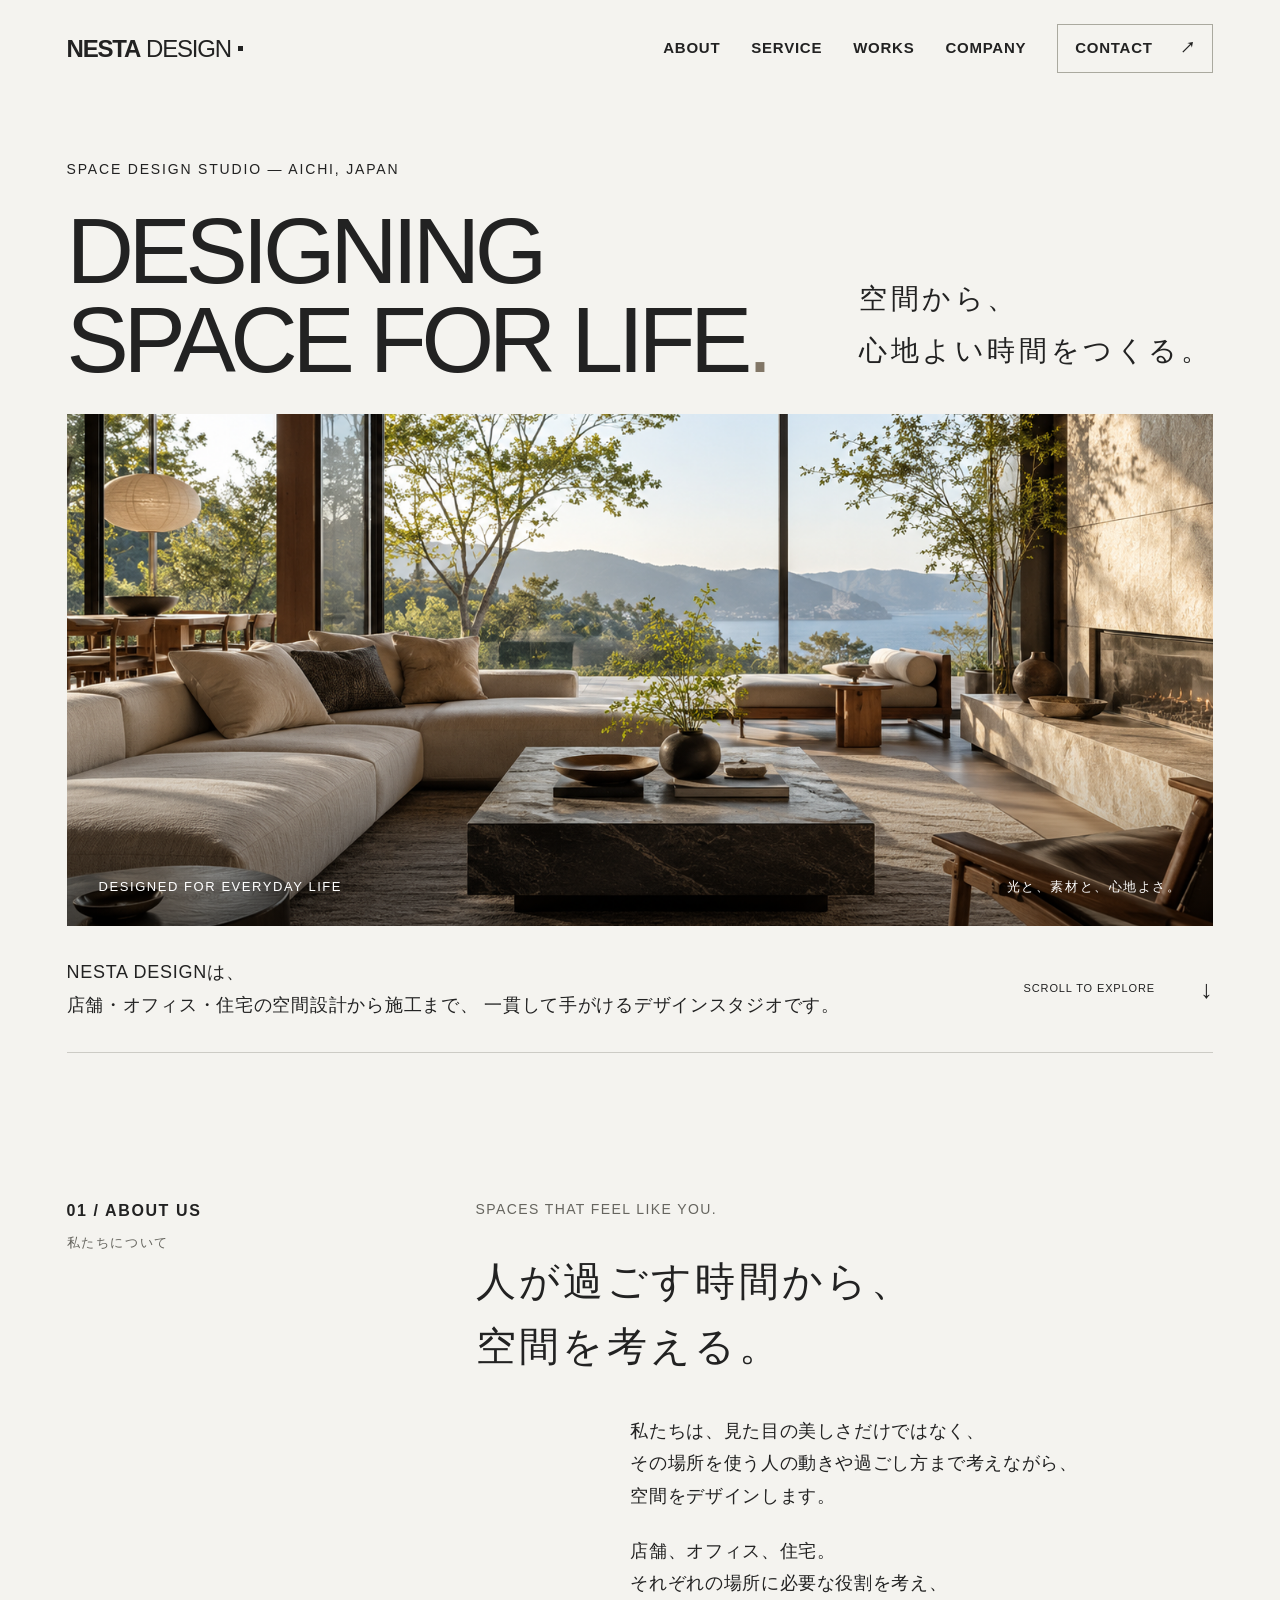
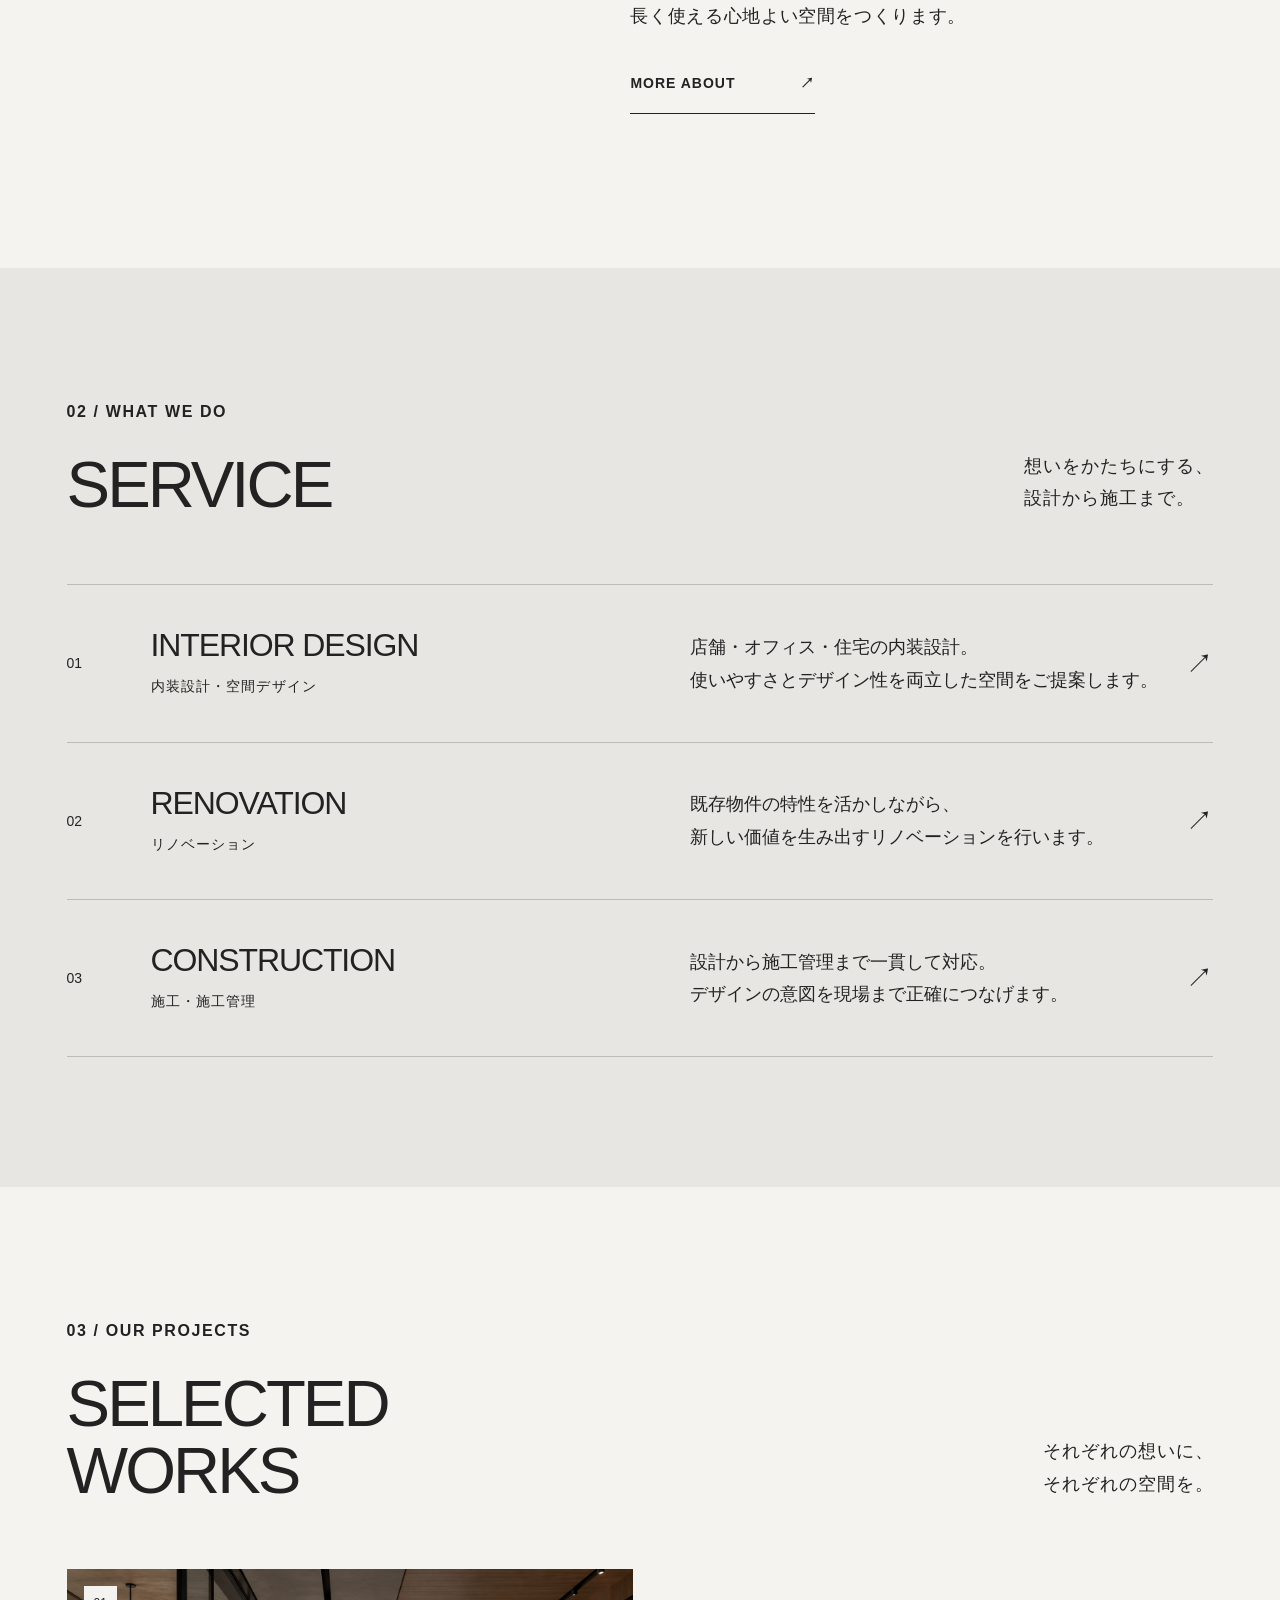
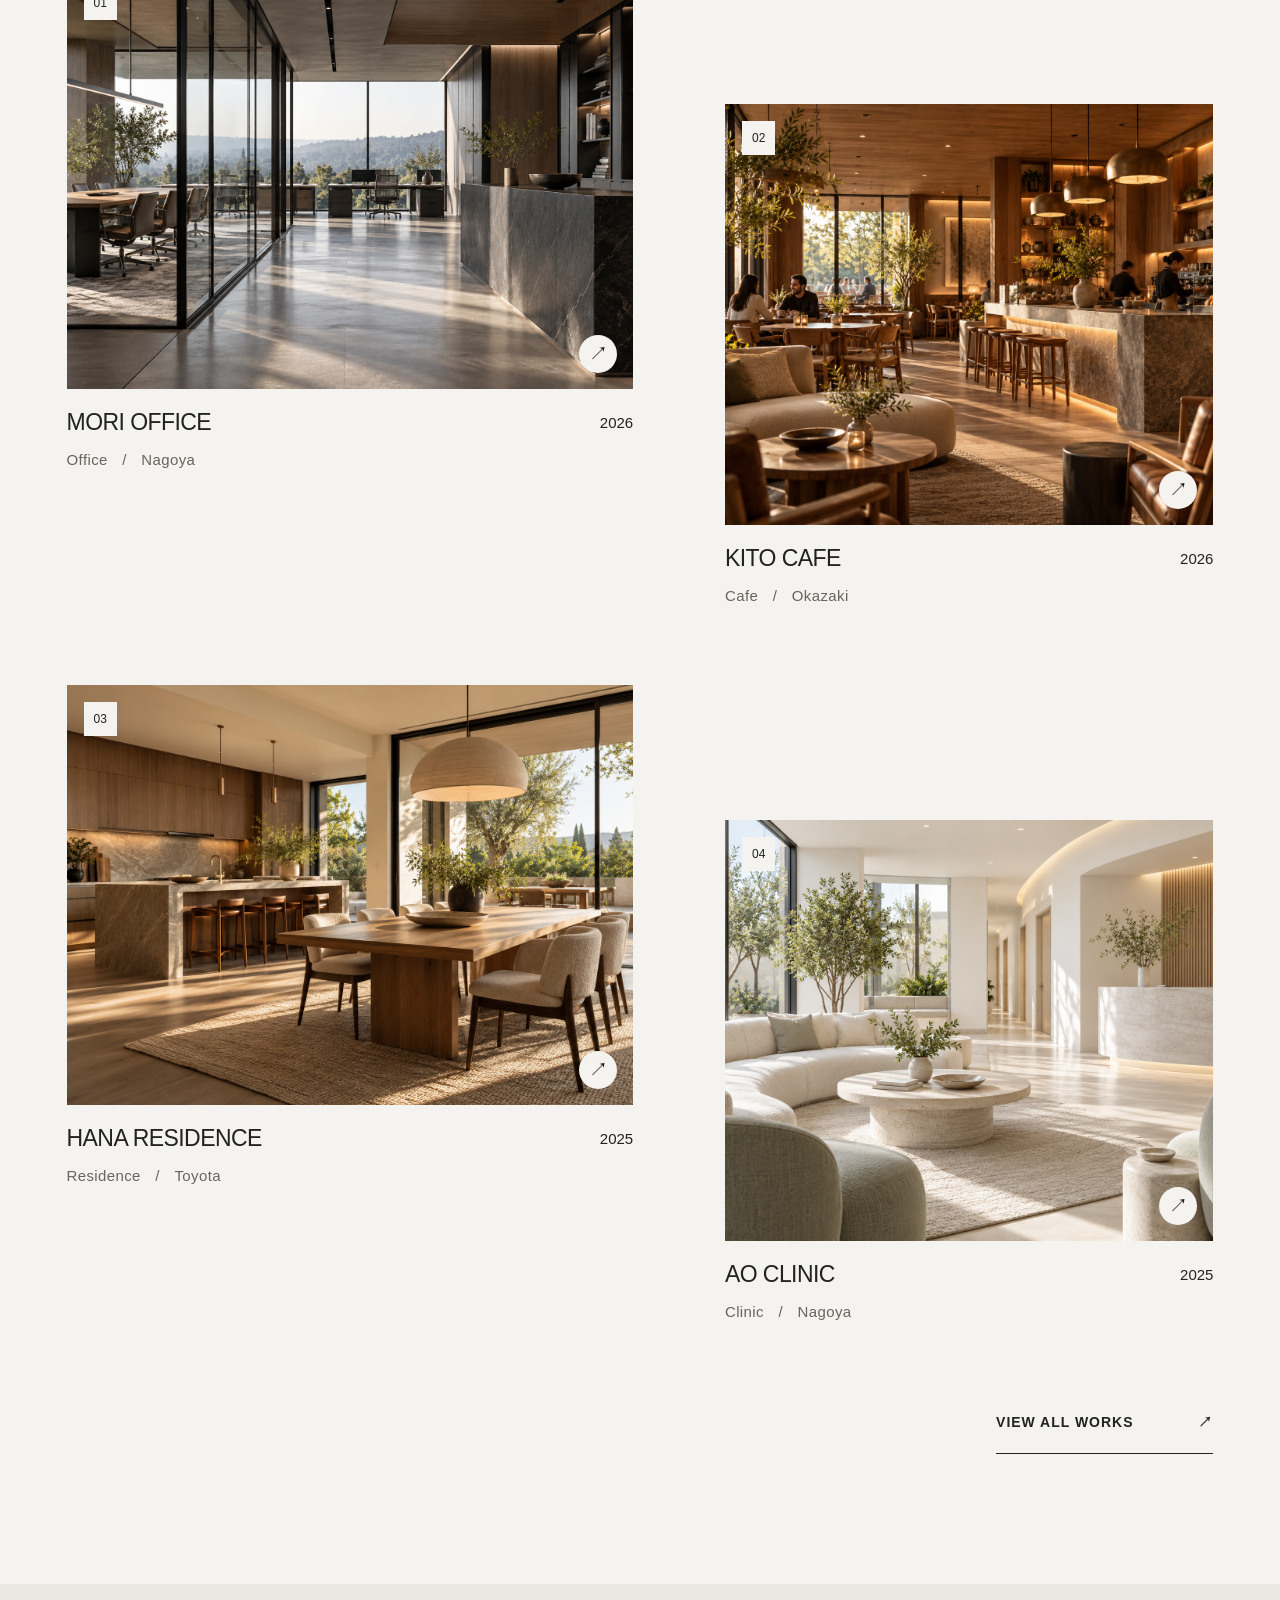
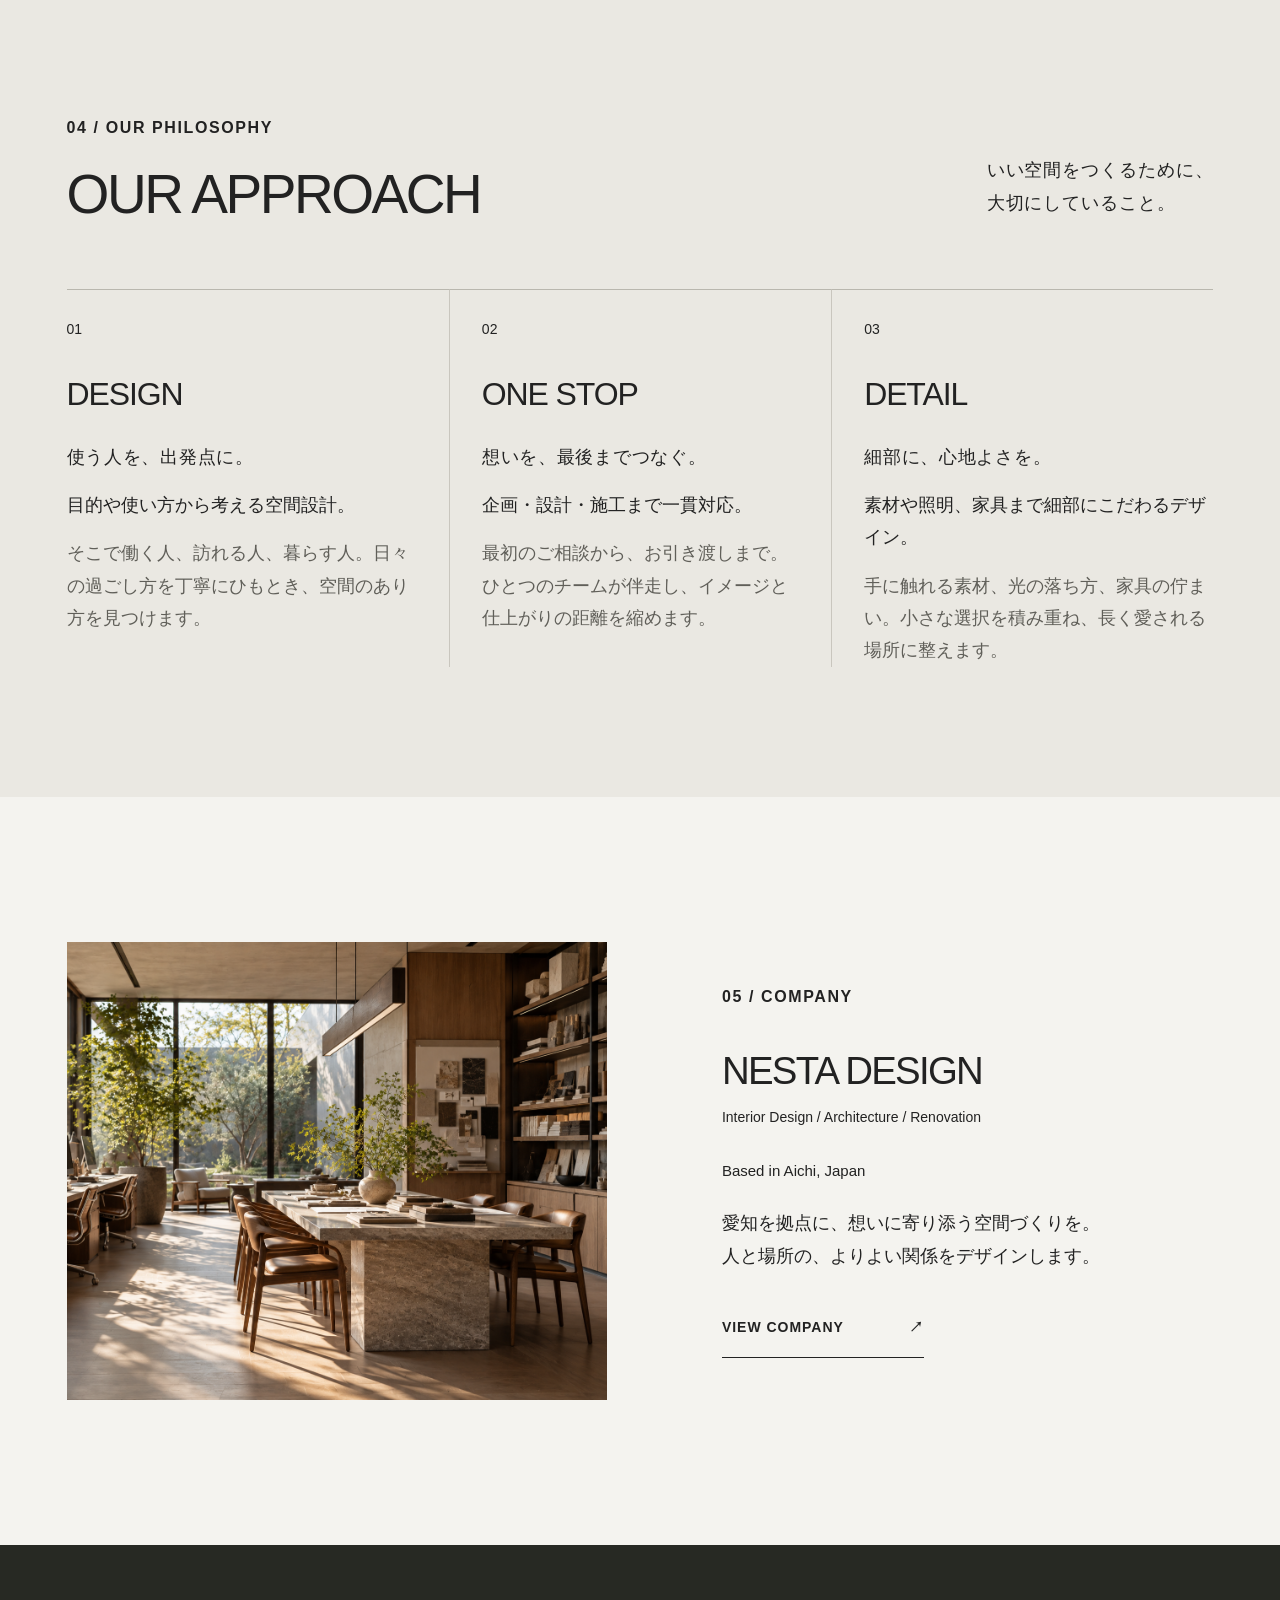
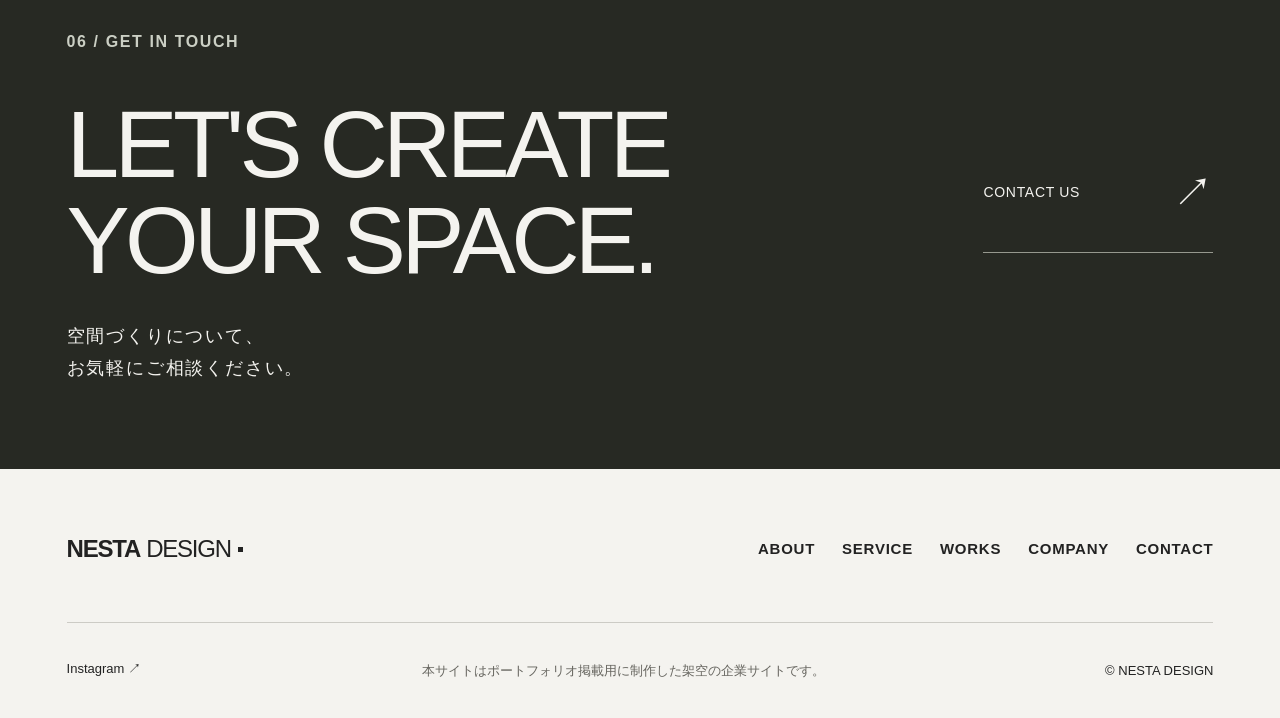
==== commit 05fb03da: "Add noindex meta tag" ====
--- a/index.html
+++ b/index.html
@@ -3,6 +3,7 @@
  <head>
   <meta charset="utf-8"/>
   <meta content="width=device-width, initial-scale=1" name="viewport"/>
+  <meta name="robots" content="noindex">
   <title>
    NESTA DESIGN｜建築・内装デザイン・リノベーション
   </title>
